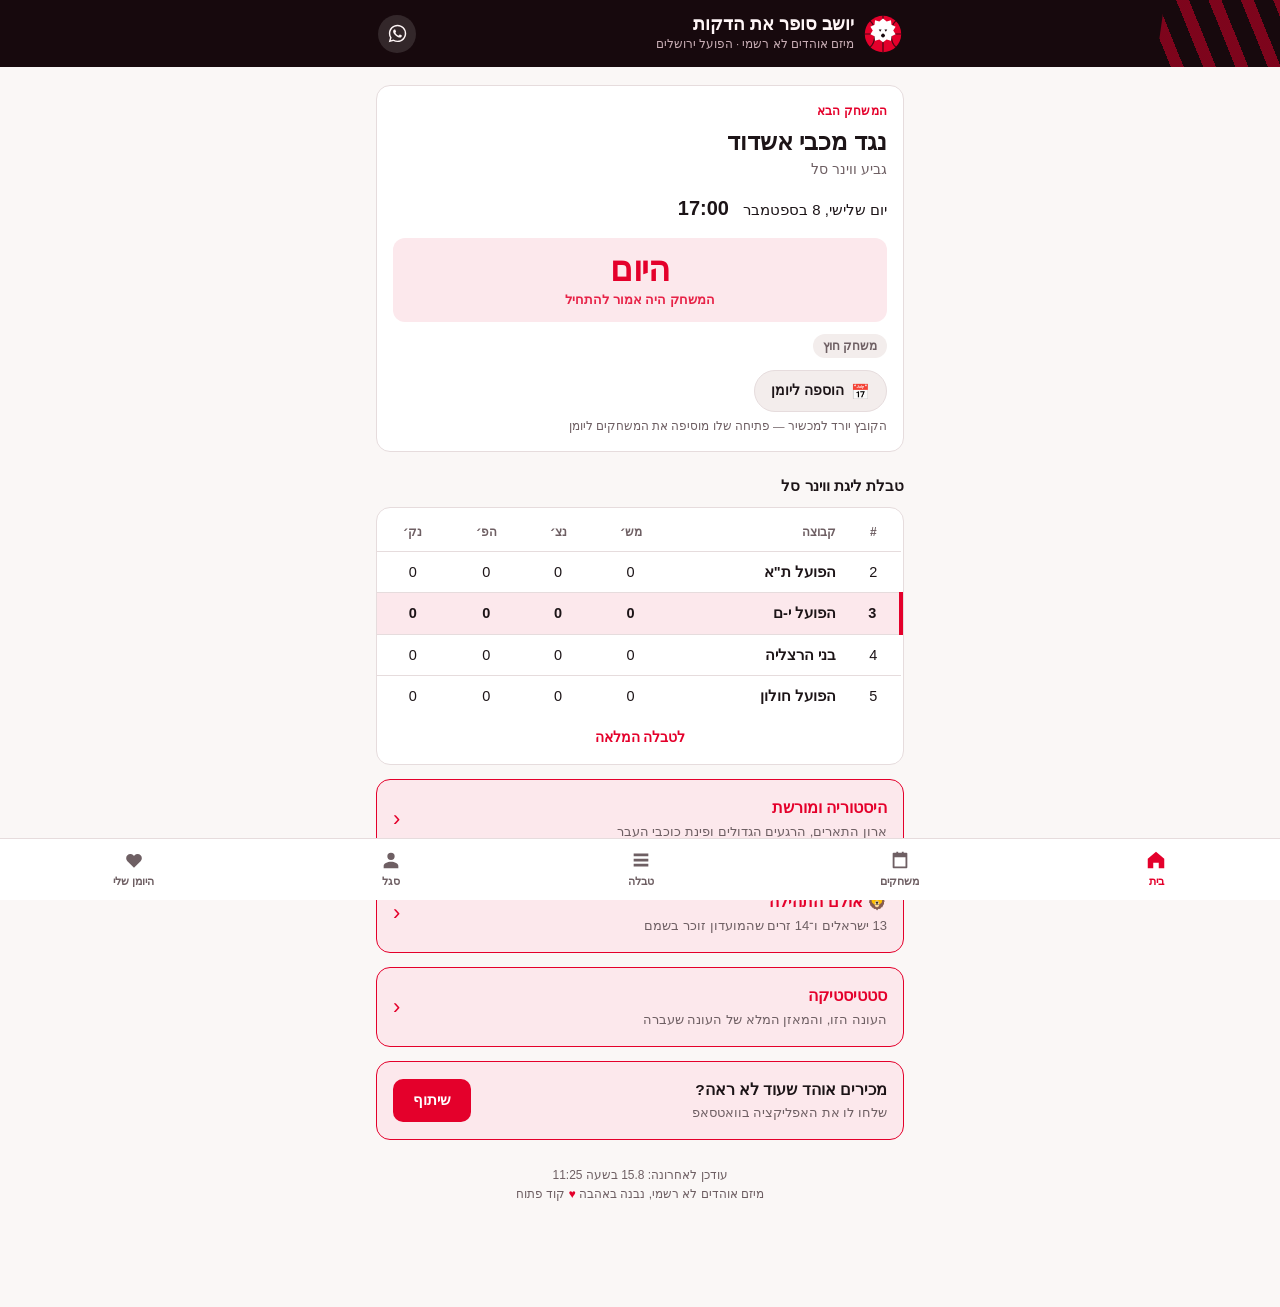
==== app/index.html @ 198238a6 "hapoel.site: הכתובת החדשה, והתוצאה החיה שהייתה נשברת בגללה הכתובת ב־club.json הוחלפה, וממנה נבנית הו" ====
<!doctype html>
<html lang="he" dir="rtl">
<head>
  <meta charset="utf-8">
  <meta name="viewport" content="width=device-width, initial-scale=1, viewport-fit=cover">
  <title>יושב סופר את הדקות</title>
  <meta name="description" content="אפליקציית האוהדים של הפועל ירושלים — לוח משחקים, תוצאות, טבלה ויומן אוהד אישי. מיזם אוהדים לא רשמי.">
  <meta name="theme-color" content="#17090D">

  <!--
    The preview card a fan sees when the link is pasted into WhatsApp.
    Crawlers do not run JavaScript, so unlike everything else in the app
    this address cannot come from club.json and has to be written here.
    Moving hosts means changing these three lines too.
  -->
  <link rel="canonical" href="https://hapoel.site/">
  <meta property="og:type" content="website">
  <meta property="og:url" content="https://hapoel.site/">
  <meta property="og:site_name" content="יושב סופר את הדקות">
  <meta property="og:locale" content="he_IL">
  <meta property="og:title" content="יושב סופר את הדקות — הפועל ירושלים">
  <meta property="og:description" content="מונה הדקות למשחק הבא, תוצאה חיה, טבלה, סגל ויומן אוהד אישי. חינם, בלי הרשמה.">
  <meta property="og:image" content="https://hapoel.site/icons/icon-512.png">
  <meta name="twitter:card" content="summary">
  <link rel="manifest" href="manifest.webmanifest">
  <link rel="icon" href="icons/icon-192.png">
  <link rel="apple-touch-icon" href="icons/apple-touch-icon.png">
  <meta name="apple-mobile-web-app-capable" content="yes">
  <meta name="apple-mobile-web-app-title" content="סופר את הדקות">
  <link rel="stylesheet" href="css/style.css">
</head>
<body>

<header class="topbar">
  <div class="topbar-inner">
    <div class="wordmark">
      <!--
        An original lion-and-ball mark, drawn for this project. The club's
        own crest is its trademark and is not reproduced here; to use the
        real one, drop it in as app/icons/crest.png and swap this <svg> for
        an <img>. The lion is the club's mascot and the symbol of Jerusalem.
      -->
      <svg class="ball" viewBox="0 0 48 48" aria-hidden="true">
        <circle cx="24" cy="24" r="23" fill="#E4002B"/>
        <g stroke="#17090D" stroke-width="1.5" fill="none" opacity=".75">
          <path d="M24 1v46M1 24h46"/>
          <path d="M7 7c9 6 9 28 0 34M41 7c-9 6-9 28 0 34"/>
        </g>
        <!-- mane: eight bold points, sized to still read at 34px -->
        <path fill="#FFFFFF"
          d="M24 4.5l4.6 3.6 5.5-1.4.6 5.7 5.2 2.4-3 4.8 3 4.8-5.2 2.4-.6 5.7-5.5-1.4L24 34.5l-4.6-3.4-5.5 1.4-.6-5.7L8.1 24.4l3-4.8-3-4.8 5.2-2.4.6-5.7 5.5 1.4z"/>
        <!-- face: solid, only eyes and muzzle cut out -->
        <circle cx="24" cy="20.5" r="8.6" fill="#FFFFFF"/>
        <g fill="#17090D">
          <path d="M18.6 18.4h3.6l-1.8 2.6zM25.8 18.4h3.6l-1.8 2.6z"/>
          <path d="M24 23.2l2.6 2.1c0 1.9-1.2 3-2.6 3s-2.6-1.1-2.6-3z"/>
        </g>
      </svg>
      <span>
        <strong>יושב סופר את הדקות</strong>
        <small>מיזם אוהדים לא רשמי · הפועל ירושלים</small>
      </span>
    </div>
    <button id="shareBtn" class="share-icon" type="button" aria-label="שיתוף האפליקציה בוואטסאפ">
      <svg viewBox="0 0 24 24" aria-hidden="true"><path d="M12.04 2C6.58 2 2.13 6.45 2.13 11.91c0 1.75.46 3.45 1.32 4.95L2 22l5.25-1.38a9.9 9.9 0 0 0 4.79 1.22h.01c5.46 0 9.91-4.45 9.91-9.91S17.5 2 12.04 2zm0 18.15h-.01a8.2 8.2 0 0 1-4.19-1.15l-.3-.18-3.12.82.83-3.04-.2-.31a8.19 8.19 0 0 1-1.26-4.38c0-4.54 3.7-8.23 8.25-8.23 2.2 0 4.27.86 5.83 2.42a8.19 8.19 0 0 1 2.41 5.82c0 4.54-3.7 8.23-8.24 8.23zm4.52-6.16c-.25-.12-1.47-.72-1.69-.81-.23-.08-.39-.12-.56.13-.16.24-.64.8-.79.97-.14.16-.29.18-.54.06-.25-.12-1.05-.39-1.99-1.23-.74-.66-1.23-1.47-1.38-1.72-.14-.25-.01-.38.11-.5.11-.11.25-.29.37-.43.12-.15.16-.25.25-.41.08-.17.04-.31-.02-.43-.06-.12-.56-1.34-.76-1.84-.2-.48-.4-.42-.56-.43h-.48c-.16 0-.43.06-.65.31-.22.25-.85.84-.85 2.04s.87 2.37 1 2.53c.12.16 1.72 2.63 4.17 3.69.58.25 1.04.4 1.39.51.58.19 1.12.16 1.54.1.47-.07 1.47-.6 1.68-1.18.21-.58.21-1.07.14-1.18-.06-.11-.22-.17-.47-.29z"/></svg>
    </button>
  </div>
</header>

<div id="sampleBanner" class="sample-banner" hidden>
  נתוני דוגמה להמחשה — האיסוף האוטומטי יופעל עם עליית האתר
</div>

<main id="view" class="view" aria-live="polite"></main>

<nav class="tabbar" aria-label="ניווט ראשי">
  <a href="#/" data-route="home">
    <svg viewBox="0 0 24 24" aria-hidden="true"><path d="M12 3 3 10.5V21h6v-6h6v6h6V10.5L12 3z"/></svg>
    בית
  </a>
  <a href="#/games" data-route="games">
    <svg viewBox="0 0 24 24" aria-hidden="true"><path d="M5 4h14a1 1 0 0 1 1 1v15a1 1 0 0 1-1 1H5a1 1 0 0 1-1-1V5a1 1 0 0 1 1-1zm1 5v10h12V9H6zm2-6h2v3H8V3zm6 0h2v3h-2V3z"/></svg>
    משחקים
  </a>
  <a href="#/table" data-route="table">
    <svg viewBox="0 0 24 24" aria-hidden="true"><path d="M4 5h16v3H4V5zm0 5.5h16v3H4v-3zM4 16h16v3H4v-3z"/></svg>
    טבלה
  </a>
  <a href="#/roster" data-route="roster">
    <svg viewBox="0 0 24 24" aria-hidden="true"><path d="M12 12a4 4 0 1 0 0-8 4 4 0 0 0 0 8zm0 2c-4 0-8 2-8 4.5V21h16v-2.5C20 16 16 14 12 14z"/></svg>
    סגל
  </a>
  <a href="#/diary" data-route="diary">
    <svg viewBox="0 0 24 24" aria-hidden="true"><path d="M12 20.5 4.8 13.3a4.6 4.6 0 0 1 0-6.5 4.6 4.6 0 0 1 6.5 0l.7.7.7-.7a4.6 4.6 0 0 1 6.5 0 4.6 4.6 0 0 1 0 6.5L12 20.5z"/></svg>
    היומן שלי
  </a>
</nav>

<script src="js/app.js"></script>
<script>
  // a single-file copy opened from disk has no service worker scope
  if ("serviceWorker" in navigator && location.protocol !== "file:") {
    // updateViaCache:none — always revalidate the worker itself, so a new
    // version reaches fans instead of being served from the HTTP cache
    var hadController = !!navigator.serviceWorker.controller;
    var reloading = false;
    navigator.serviceWorker.addEventListener("controllerchange", function () {
      // only when replacing an older worker, so a first visit doesn't reload
      if (hadController && !reloading) { reloading = true; location.reload(); }
    });
    window.addEventListener("load", function () {
      navigator.serviceWorker.register("sw.js", { updateViaCache: "none" })
        .then(function (reg) { if (reg) reg.update(); })
        .catch(function () { /* no worker is fine — the app works online regardless */ });
    });
  }
</script>
</body>
</html>
---- app/css/style.css ----
:root {
  --red: #E4002B;
  --red-ink: #FFFFFF;
  --red-soft: #FCE8EC;
  --black: #17090D;
  --bg: #FAF7F6;
  --surface: #FFFFFF;
  --surface-2: #F3EDEC;
  --text: #1C1417;
  --muted: #6E5F63;
  --line: #E6DCDD;
  --win: #1E7A3C;
  --win-soft: #E3F2E8;
}
@media (prefers-color-scheme: dark) {
  :root {
    --red: #FF4560;
    --red-ink: #1A0B0F;
    --red-soft: #3A1B22;
    --bg: #140E10;
    --surface: #1F171A;
    --surface-2: #2A2024;
    --text: #F5EDEF;
    --muted: #A8969B;
    --line: #3A2E32;
    --win: #5CC57E;
    --win-soft: #1E3226;
  }
}

* { box-sizing: border-box; }
html { height: 100%; }
body {
  margin: 0;
  min-height: 100%;
  background: var(--bg);
  color: var(--text);
  font-family: "Segoe UI", -apple-system, "Helvetica Neue", "Arial Hebrew", "Noto Sans Hebrew", Arial, sans-serif;
  font-size: 16px;
  line-height: 1.55;
  direction: rtl;
  padding-bottom: calc(74px + env(safe-area-inset-bottom));
}

/* Top bar */
.topbar {
  background: var(--black);
  color: #FFF6F7;
  position: relative;
  overflow: hidden;
}
.topbar::after {
  content: "";
  position: absolute;
  inset-inline-start: -40px;
  top: -30px;
  width: 160px;
  height: 140px;
  background: repeating-linear-gradient(60deg, #E4002B 0 12px, transparent 12px 30px);
  opacity: 0.5;
  transform: rotate(8deg);
  pointer-events: none;
}
.topbar-inner {
  max-width: 560px;
  margin: 0 auto;
  padding: 14px 18px;
  position: relative;
  z-index: 1; /* keep the wordmark above the kit stripes */
  display: flex;
  align-items: center;
  justify-content: space-between;
  gap: 12px;
}
.share-icon {
  flex: 0 0 auto;
  width: 38px; height: 38px;
  border-radius: 50%;
  border: none;
  background: rgba(255, 255, 255, 0.12);
  color: #FFF6F7;
  cursor: pointer;
  display: flex; align-items: center; justify-content: center;
}
.share-icon svg { width: 21px; height: 21px; fill: currentColor; }
.share-icon:hover { background: var(--red); }
.wordmark { display: flex; align-items: center; gap: 10px; }
.wordmark .ball { width: 38px; height: 38px; flex: 0 0 38px; display: block; }
.wordmark strong { display: block; font-size: 18px; font-weight: 800; line-height: 1.2; }
.wordmark small { display: block; font-size: 11.5px; color: #C9AEB5; }

.sample-banner {
  background: var(--red-soft);
  color: var(--text);
  font-size: 13px;
  text-align: center;
  padding: 7px 14px;
  border-bottom: 1px solid var(--line);
}

.view { max-width: 560px; margin: 0 auto; padding: 18px 16px 30px; }

/* Cards */
.card {
  background: var(--surface);
  border: 1px solid var(--line);
  border-radius: 14px;
  padding: 16px;
  margin-bottom: 14px;
}
.eyebrow {
  font-size: 12px;
  font-weight: 800;
  color: var(--red);
  letter-spacing: 0.02em;
  margin-bottom: 6px;
}
.section-title { font-size: 15px; font-weight: 800; margin: 22px 0 10px; }

/* Next game hero */
.next-game .opponent { font-size: 24px; font-weight: 800; line-height: 1.25; margin-bottom: 2px; text-wrap: balance; }
.next-game .comp { color: var(--muted); font-size: 14px; margin-bottom: 12px; }
.next-game .when {
  display: flex; flex-wrap: wrap; gap: 8px 14px;
  align-items: baseline;
  font-size: 15px;
}
.next-game .when .time { font-weight: 800; font-size: 20px; font-variant-numeric: tabular-nums; }
.next-game .meta-row { display: flex; align-items: center; gap: 8px; margin-top: 12px; flex-wrap: wrap; }
.badge {
  display: inline-block;
  font-size: 12px; font-weight: 700;
  padding: 3px 10px;
  border-radius: 999px;
  background: var(--surface-2);
  color: var(--muted);
}
.badge.home { background: var(--red); color: var(--red-ink); }

/* The live counter the app is named after */
.countdown {
  margin-top: 14px;
  padding: 14px 12px 12px;
  border-radius: 12px;
  background: var(--red-soft);
  text-align: center;
}
.cd-minutes { line-height: 1; }
.cd-num {
  display: inline-block;
  font-size: 44px;
  font-weight: 900;
  color: var(--red);
  letter-spacing: -0.02em;
  font-variant-numeric: tabular-nums;
  /* "36,240" must keep its digits and comma in Latin order inside an RTL line */
  direction: ltr;
  unicode-bidi: isolate;
}
.cd-unit {
  margin-top: 4px;
  font-size: 13px;
  font-weight: 800;
  color: var(--red);
  opacity: 0.85;
}
.cd-parts {
  margin-top: 10px;
  padding-top: 9px;
  border-top: 1px solid var(--line);
  border-top-color: color-mix(in srgb, var(--red) 22%, transparent);
  font-size: 12.5px;
  color: var(--muted);
  display: flex;
  justify-content: center;
  align-items: baseline;
  flex-wrap: wrap;
  gap: 4px 6px;
}
.cd-part { unicode-bidi: isolate; }
.cd-pv { font-weight: 800; color: var(--text); font-variant-numeric: tabular-nums; }
.cd-pl { margin-inline-start: 3px; }
.cd-sep { opacity: 0.45; }
.countdown.live .cd-num { font-size: 34px; }
.countdown.live .cd-parts { display: none; }
.countdown.tipped .cd-unit::after {
  content: "";
  display: inline-block;
  width: 7px; height: 7px;
  border-radius: 50%;
  background: var(--red);
  margin-inline-start: 7px;
  vertical-align: middle;
  animation: cd-pulse 1.4s ease-in-out infinite;
}
@keyframes cd-pulse {
  0%, 100% { opacity: 1; transform: scale(1); }
  50% { opacity: 0.3; transform: scale(0.7); }
}
@media (prefers-reduced-motion: reduce) {
  .countdown.tipped .cd-unit::after { animation: none; }
}

/* Live game card */
.live-game { border-color: var(--red); }
.live-head { display: flex; align-items: center; gap: 7px; margin-bottom: 6px; }
.live-dot {
  width: 8px; height: 8px; border-radius: 50%;
  background: var(--red);
  animation: cd-pulse 1.4s ease-in-out infinite;
}
.live-label {
  font-size: 12px; font-weight: 800; color: var(--red);
  letter-spacing: 0.02em;
}
.live-game .opponent { font-size: 22px; font-weight: 800; line-height: 1.25; }
.live-game .comp { color: var(--muted); font-size: 13.5px; margin-bottom: 12px; }
.live-score {
  display: flex; align-items: flex-start; justify-content: center; gap: 14px;
  padding: 14px 8px 10px;
  background: var(--red-soft);
  border-radius: 12px;
}
.ls-side { text-align: center; min-width: 78px; }
.ls-num {
  font-size: 40px; font-weight: 900; line-height: 1;
  color: var(--muted);
  font-variant-numeric: tabular-nums;
}
.ls-side.lead .ls-num { color: var(--red); }
.ls-who { font-size: 12px; font-weight: 700; margin-top: 5px; color: var(--muted); }
.ls-side.lead .ls-who { color: var(--text); }
.ls-sep { font-size: 26px; font-weight: 700; color: var(--muted); line-height: 1.3; }
.live-when {
  text-align: center; margin-top: 10px;
  font-size: 13.5px; font-weight: 700;
}
.live-fresh { text-align: center; margin-top: 8px; font-size: 11.5px; color: var(--muted); }
.live-game.done { border-color: var(--line); }
.live-game.done .live-dot { animation: none; background: var(--muted); }
.live-game.done .live-label { color: var(--muted); }
@media (prefers-reduced-motion: reduce) { .live-dot { animation: none; } }

/* EuroCup group table */
.standings td.diff { font-variant-numeric: tabular-nums; direction: ltr; unicode-bidi: isolate; }
.groups-more { padding: 0; }
.groups-more > summary {
  padding: 14px 16px;
  font-weight: 800;
  font-size: 14.5px;
  cursor: pointer;
  list-style: none;
}
.groups-more > summary::-webkit-details-marker { display: none; }
.groups-more > summary::after { content: " ⌄"; color: var(--muted); }
.groups-more[open] > summary::after { content: " ⌃"; }
.group-name {
  font-size: 12.5px; font-weight: 800; color: var(--red);
  padding: 10px 16px 4px;
  border-top: 1px solid var(--line);
}
.groups-more .standings { margin-bottom: 6px; }
.table-note { font-size: 12px; color: var(--muted); margin: 10px 4px 0; line-height: 1.5; }

/* Hall of fame */
.hof-promo { background: var(--red-soft); border-color: var(--red); }
.hof-card { padding-bottom: 14px; }
.hof-head { display: flex; align-items: center; gap: 12px; }
.hof-badge {
  flex: 0 0 46px; width: 46px; height: 46px;
  border-radius: 50%;
  display: flex; align-items: center; justify-content: center;
  font-weight: 800; font-size: 16px;
  background: hsl(var(--h) 52% 92%);
  color: hsl(var(--h) 58% 34%);
  unicode-bidi: isolate;
}
@media (prefers-color-scheme: dark) {
  .hof-badge { background: hsl(var(--h) 26% 24%); color: hsl(var(--h) 70% 78%); }
}
.hof-head .info { flex: 1; min-width: 0; }
.hof-name { font-size: 18px; font-weight: 800; line-height: 1.25; }
.hof-nick { font-size: 13px; font-weight: 700; color: var(--red); margin-top: 1px; }

/* the affairs — same card, deliberately cooler than a trophy */
.affair-card { background: var(--surface-2); }
.affair-head { display: flex; align-items: baseline; gap: 9px; margin-bottom: 6px; }
.affair-year {
  flex: 0 0 auto;
  font-size: 12px; font-weight: 800;
  background: var(--surface); color: var(--muted);
  border-radius: 999px; padding: 2px 9px;
  direction: ltr; unicode-bidi: isolate;
}
.affair-title { font-size: 16px; font-weight: 800; }
.affair-text { margin: 0; font-size: 14.5px; }
/* the ones that did not work out — same card, cooled down */
.flop-card { border-style: dashed; }
.flop-card .hof-badge { filter: grayscale(1); opacity: 0.75; }
.flop-card .hof-headline { color: var(--muted); }
.hof-latin {
  font-size: 12px; color: var(--muted); margin-top: 8px;
  direction: ltr; unicode-bidi: isolate; text-align: right;
}
.hof-headline {
  margin-top: 8px;
  font-size: 14.5px; font-weight: 800; color: var(--red);
}
.hof-bio { margin: 6px 0 0; font-size: 14.5px; line-height: 1.6; }
.hof-list { margin: 10px 0 0; padding-inline-start: 20px; font-size: 13.5px; line-height: 1.75; }
.hof-list li::marker { color: var(--red); }
.src-link {
  display: inline-block; margin-top: 10px;
  font-size: 12px; font-weight: 700; color: var(--red); text-decoration: none;
}
.src-link:hover { text-decoration: underline; }
.src-link.block { display: block; margin: 4px 4px 0; }

/* Season summary */
.ls-summary { display: flex; gap: 8px; text-align: center; }
.lsx { flex: 1; background: var(--surface-2); border-radius: 10px; padding: 10px 4px; }
.lsx-v {
  font-size: 21px; font-weight: 900; color: var(--red);
  font-variant-numeric: tabular-nums; direction: ltr; unicode-bidi: isolate;
}
.lsx-k { font-size: 11.5px; color: var(--muted); margin-top: 2px; }
.ls-split { display: flex; gap: 8px; margin-top: 10px; }
.lsp { flex: 1; border: 1px solid var(--line); border-radius: 10px; padding: 9px 8px; text-align: center; }
.lsp-k { font-size: 11.5px; color: var(--muted); }
.lsp-v {
  font-size: 17px; font-weight: 800; margin-top: 2px;
  direction: ltr; unicode-bidi: isolate; font-variant-numeric: tabular-nums;
}
.lsp-s {
  font-size: 11.5px; color: var(--muted);
  direction: ltr; unicode-bidi: isolate; font-variant-numeric: tabular-nums;
}
.stats-table td.num, .stats-table th { font-variant-numeric: tabular-nums; }
.stats-table td.team span { display: block; }
.ps-games { font-size: 11px; color: var(--muted); font-weight: 600; }
.ps-shot td {
  padding-top: 0; padding-bottom: 9px;
  border-bottom: 1px solid var(--line);
}
.ps-pct {
  display: inline-flex; align-items: baseline; gap: 4px;
  margin-inline-end: 12px;
  font-size: 11.5px;
}
.ps-pct-k { color: var(--muted); }
.ps-pct-v {
  font-weight: 700;
  font-variant-numeric: tabular-nums;
  direction: ltr; unicode-bidi: isolate;
}

/* A plain "here is what is missing and why" note */
.notice { background: var(--surface-2); border-style: dashed; }
.notice-title { font-weight: 800; font-size: 14.5px; margin-bottom: 3px; }
.notice-body { font-size: 13px; color: var(--muted); line-height: 1.55; }

/* Add to calendar */
.cal-btn {
  display: inline-flex;
  align-items: center;
  gap: 7px;
  margin-top: 12px;
  padding: 9px 16px;
  border: 1px solid var(--line);
  border-radius: 999px;
  background: var(--surface-2);
  color: var(--text);
  font: inherit;
  font-size: 14px;
  font-weight: 700;
  cursor: pointer;
}
.cal-btn:hover { border-color: var(--red); color: var(--red); }
.cal-ico { font-size: 15px; line-height: 1; }
.cal-note {
  font-size: 11.5px;
  color: var(--muted);
  margin-top: 6px;
  line-height: 1.45;
}
.cal-card .share-sub { margin-bottom: 2px; }

/* Result card */
.result-line { display: flex; align-items: center; justify-content: space-between; gap: 12px; }
.result-line .teams { font-weight: 700; }
.result-line .sub { color: var(--muted); font-size: 13px; margin-top: 2px; }
.score {
  font-weight: 800; font-size: 22px;
  font-variant-numeric: tabular-nums;
  direction: ltr; unicode-bidi: isolate;
  white-space: nowrap;
}
.chip {
  font-size: 12px; font-weight: 800;
  padding: 3px 10px; border-radius: 999px;
  white-space: nowrap;
}
.chip.win { background: var(--win-soft); color: var(--win); }
.chip.loss { background: var(--surface-2); color: var(--muted); }

/* Game list */
.seg { display: grid; grid-template-columns: 1fr 1fr; gap: 6px; background: var(--surface-2); border-radius: 10px; padding: 4px; margin-bottom: 14px; }
.seg button {
  font: inherit; font-weight: 700; font-size: 14px;
  border: none; border-radius: 8px;
  padding: 8px; cursor: pointer;
  background: transparent; color: var(--muted);
}
.seg button.active { background: var(--surface); color: var(--text); box-shadow: 0 1px 3px rgba(0,0,0,0.12); }

.game-row {
  display: flex; align-items: center; gap: 14px;
  background: var(--surface);
  border: 1px solid var(--line);
  border-radius: 12px;
  padding: 12px 14px;
  margin-bottom: 8px;
}
.game-row .date-block { text-align: center; min-width: 44px; }
.game-row .date-block .d { font-size: 19px; font-weight: 800; line-height: 1.1; font-variant-numeric: tabular-nums; }
.game-row .date-block .m { font-size: 11.5px; color: var(--muted); }
.game-row .info { flex: 1; min-width: 0; }
.game-row .info .opp { font-weight: 700; font-size: 15px; }
.game-row .info .sub { color: var(--muted); font-size: 12.5px; margin-top: 1px; }
.game-row .end { text-align: center; }
.game-row .end .t { font-weight: 800; font-variant-numeric: tabular-nums; }
.month-label { font-size: 13px; font-weight: 800; color: var(--muted); margin: 18px 4px 8px; }

/* Roster */
.player-row {
  display: flex; align-items: center; gap: 14px;
  background: var(--surface);
  border: 1px solid var(--line);
  border-radius: 12px;
  padding: 11px 14px;
  margin-bottom: 8px;
}
/* Latin names keep their own direction but stay right-aligned in the RTL row */
.latin { unicode-bidi: isolate; }
/* a score or a record inside Hebrew prose: keep the numbers in the order
   they were written, instead of letting the RTL paragraph swap them */
.numrun { direction: ltr; unicode-bidi: isolate; font-variant-numeric: tabular-nums; }
a.player-row { text-decoration: none; color: inherit; }
/* .game-row .info sets the flex; player rows need their own */
.player-row .info { flex: 1; min-width: 0; }
a.player-row:hover { border-color: var(--red); }
.player-row .chevron { color: var(--muted); font-size: 22px; line-height: 1; }
.player-photo {
  border-radius: 50%;
  object-fit: cover;
  background: var(--surface-2);
}
.player-photo.thumb { width: 40px; height: 40px; flex: 0 0 40px; }
.player-photo.big { width: 116px; height: 116px; margin: 0 auto 10px; display: block; }

/* Initials stand in for the photo we do not have the rights to publish */
.avatar {
  display: flex; align-items: center; justify-content: center;
  background: hsl(var(--h) 52% 92%);
  color: hsl(var(--h) 58% 34%);
  font-weight: 800;
  letter-spacing: 0.01em;
  /* isolate only — each script keeps its own direction, so Hebrew initials
     read right-to-left and Latin ones left-to-right */
  unicode-bidi: isolate;
  user-select: none;
}
.avatar.thumb { font-size: 15px; }
.avatar.big { font-size: 40px; }
@media (prefers-color-scheme: dark) {
  .avatar { background: hsl(var(--h) 26% 24%); color: hsl(var(--h) 70% 78%); }
}

/* Player detail */
.back-link {
  display: inline-block;
  color: var(--red);
  font-weight: 700;
  font-size: 14px;
  text-decoration: none;
  margin-bottom: 12px;
}
.player-hero { text-align: center; }
.player-hero .big-shirt {
  display: inline-block;
  background: var(--red);
  color: var(--red-ink);
  font-weight: 800;
  font-size: 15px;
  font-variant-numeric: tabular-nums;
  padding: 2px 12px;
  border-radius: 999px;
  margin-bottom: 6px;
}
.player-title { font-size: 24px; font-weight: 800; line-height: 1.2; text-wrap: balance; }
.player-pos { color: var(--muted); font-size: 15px; margin-top: 2px; }
.facts { display: grid; grid-template-columns: repeat(2, 1fr); gap: 8px; margin-bottom: 14px; }
@media (min-width: 420px) { .facts { grid-template-columns: repeat(4, 1fr); } }
.fact {
  background: var(--surface);
  border: 1px solid var(--line);
  border-radius: 10px;
  padding: 11px 8px;
  text-align: center;
}
.fact .fv { font-weight: 800; font-size: 18px; font-variant-numeric: tabular-nums; }
.fact .fl { font-size: 11.5px; color: var(--muted); }

/* Attribute bars */
.attr { margin-bottom: 14px; }
.attr:last-child { margin-bottom: 0; }
.attr-top { display: flex; justify-content: space-between; align-items: baseline; margin-bottom: 5px; }
.attr-label { font-size: 13.5px; color: var(--muted); font-weight: 600; }
.attr-value { font-weight: 800; font-size: 16px; font-variant-numeric: tabular-nums; }
.attr-track {
  height: 8px;
  background: var(--surface-2);
  border-radius: 4px;
  overflow: hidden;
}
.attr-fill {
  height: 100%;
  background: var(--red);
  border-radius: 4px;
  transition: width 0.4s ease;
}
.attr-fill.stat { background: linear-gradient(90deg, var(--red), var(--red)); opacity: 0.85; }
@media (prefers-reduced-motion: reduce) { .attr-fill { transition: none; } }
.attr-ends {
  display: flex; justify-content: space-between;
  font-size: 11px; color: var(--muted);
  margin-top: 3px;
  font-variant-numeric: tabular-nums;
}
.attr-ends span:nth-child(2) { font-weight: 700; color: var(--red); }
.statbar { margin-bottom: 12px; }
.statbar:last-child { margin-bottom: 0; }

/* Contract */
.contract-row { display: grid; grid-template-columns: 1fr 1fr; gap: 8px; }
.contract-box {
  background: var(--surface-2);
  border-radius: 10px;
  padding: 12px 10px;
  text-align: center;
}
.contract-box .cv { font-weight: 800; font-size: 17px; }
.contract-box .cv.muted-value { color: var(--muted); font-size: 15px; }
.contract-box .cl { font-size: 11.5px; color: var(--muted); margin-top: 2px; }
.contract-note { font-size: 13px; margin-top: 10px; color: var(--red); font-weight: 600; }
.disclaimer-line { font-size: 11.5px; color: var(--muted); margin-top: 8px; }

.season-cap { font-size: 13px; color: var(--muted); margin-bottom: 8px; }
.honor {
  background: var(--red-soft); color: var(--red);
  font-weight: 700; font-size: 13.5px;
  border-radius: 8px; padding: 8px 11px; margin-bottom: 12px;
}
.season-games { font-size: 12px; color: var(--muted); margin-top: 10px; }

/* History: trophy cabinet and timeline */
.trophy-grid { display: grid; grid-template-columns: 1fr 1fr; gap: 8px; margin-bottom: 4px; }
@media (min-width: 460px) { .trophy-grid { grid-template-columns: repeat(4, 1fr); } }
.trophy {
  background: var(--surface);
  border: 1px solid var(--line);
  border-radius: 12px;
  padding: 14px 8px;
  text-align: center;
}
.trophy .tr-emoji { font-size: 22px; line-height: 1; }
.trophy .tr-count {
  font-size: 30px; font-weight: 800; line-height: 1.1;
  color: var(--red);
  font-variant-numeric: tabular-nums;
}
.trophy .tr-name { font-size: 12.5px; font-weight: 700; }
.trophy .tr-years {
  font-size: 11px; color: var(--muted); margin-top: 2px;
  unicode-bidi: isolate;
}

.timeline { position: relative; padding-inline-start: 4px; }
.tl-item {
  position: relative;
  display: flex;
  gap: 12px;
  padding-bottom: 16px;
}
/* the thread running through the years */
.tl-item::before {
  content: "";
  position: absolute;
  inset-inline-start: 27px;
  top: 26px; bottom: 0;
  width: 2px;
  background: var(--line);
}
.tl-item:last-child::before { display: none; }
.tl-year {
  flex: 0 0 56px;
  font-weight: 800; font-size: 13px;
  font-variant-numeric: tabular-nums;
  background: var(--surface-2);
  color: var(--muted);
  border-radius: 999px;
  padding: 4px 0;
  text-align: center;
  height: fit-content;
  position: relative;
  z-index: 1;
}
.tl-big .tl-year { background: var(--red); color: var(--red-ink); }
.tl-body {
  flex: 1; min-width: 0;
  background: var(--surface);
  border: 1px solid var(--line);
  border-radius: 12px;
  padding: 12px 14px;
}
.tl-big .tl-body { border-color: var(--red); background: var(--red-soft); }
.tl-title { font-weight: 800; font-size: 15.5px; margin-bottom: 4px; text-wrap: balance; }
.tl-text { margin: 0; font-size: 14.5px; line-height: 1.6; }
.legend-badge { background: var(--red-soft); color: var(--red); font-size: 20px; }
/* year ranges inside a mixed line need their own direction too */
.yr { direction: ltr; unicode-bidi: isolate; }

/* Coach eras */
.coach-card { padding-bottom: 12px; }
.coach-top {
  display: flex; align-items: flex-start; justify-content: space-between;
  gap: 12px; margin-bottom: 8px;
}
.coach-name { font-weight: 800; font-size: 17px; }
.coach-title { font-size: 13px; color: var(--red); font-weight: 700; margin-top: 1px; }
.coach-years {
  flex: 0 0 auto;
  font-size: 12.5px; font-weight: 800;
  font-variant-numeric: tabular-nums;
  /* a year range is a standalone LTR token: without this, RTL resolves the
     dash as a separator and renders "2013–2014" as "2014–2013" */
  direction: ltr;
  unicode-bidi: isolate;
  background: var(--surface-2); color: var(--muted);
  border-radius: 999px; padding: 4px 11px;
  white-space: nowrap;
}
.coach-years.now { background: var(--red); color: var(--red-ink); }
/* the era the fans remember */
.coach-big {
  border-color: var(--red);
  border-width: 2px;
  background: var(--red-soft);
}
.coach-big .coach-name { font-size: 19px; }
.coach-big .coach-years { background: var(--red); color: var(--red-ink); }
.trophy-chip { background: var(--surface); }
.coach-big .trophy-chip { background: var(--surface); }
.list-note { font-size: 12px; color: var(--muted); text-align: center; margin: -2px 0 4px; }

/* Meet the squad */
a.promo {
  display: flex; align-items: center; justify-content: space-between; gap: 12px;
  text-decoration: none; color: inherit;
  background: var(--red-soft);
  border-color: var(--red);
}
a.promo:hover { filter: brightness(0.98); }
.promo-title { font-weight: 800; font-size: 16px; color: var(--red); }
.promo-sub { font-size: 13px; color: var(--muted); margin-top: 1px; }
.promo .chevron { color: var(--red); font-size: 22px; line-height: 1; }

.meet-intro .meet-title { font-size: 21px; font-weight: 800; margin-bottom: 8px; }
.meet-intro p { margin: 0 0 8px; font-size: 15px; }
.meet-intro .meet-note { font-size: 12.5px; color: var(--muted); margin: 0; }

.meet-card { padding-bottom: 12px; }
.meet-head { display: flex; align-items: center; gap: 12px; margin-bottom: 12px; }
.meet-head .info { flex: 1; min-width: 0; }
.meet-head .opp { font-weight: 700; font-size: 16px; }
.meet-head .sub { color: var(--muted); font-size: 12.5px; margin-top: 1px; }
.meet-headline {
  font-weight: 800; font-size: 17px; color: var(--red);
  margin-bottom: 6px; text-wrap: balance;
}
.meet-summary { margin: 0 0 10px; font-size: 15px; line-height: 1.6; }
.chips-row { display: flex; flex-wrap: wrap; gap: 6px; margin-bottom: 10px; }
.strength {
  font-size: 12.5px; font-weight: 600;
  background: var(--surface-2); color: var(--text);
  padding: 4px 10px; border-radius: 999px;
}
.meet-watch {
  background: var(--surface-2);
  border-radius: 8px;
  padding: 9px 12px;
  font-size: 13.5px;
  margin-bottom: 10px;
}
.meet-watch .watch-label {
  display: block; font-weight: 800; font-size: 11.5px;
  color: var(--muted); margin-bottom: 2px;
}
/* Scouting report */
.skills-box {
  background: var(--surface-2);
  border-radius: 10px;
  padding: 12px 14px;
  margin-bottom: 12px;
}
.skills-cap {
  font-size: 11.5px; font-weight: 800; color: var(--muted);
  margin-bottom: 8px;
}
.skill {
  display: flex; align-items: center; justify-content: space-between;
  gap: 12px; margin-bottom: 6px;
}
.skill-label { font-size: 13.5px; font-weight: 600; }
.skill-dots { display: flex; gap: 4px; flex: 0 0 auto; }
.skill-dots .dot {
  width: 13px; height: 13px;
  border-radius: 50%;
  background: var(--line);
}
.skill-dots .dot.on { background: var(--red); }
.skills-box .disclaimer-line { margin-top: 8px; }

.pros, .cons { margin-bottom: 10px; }
.list-cap { font-size: 12px; font-weight: 800; margin-bottom: 4px; }
.pros .list-cap { color: var(--win); }
.cons .list-cap { color: var(--muted); }
.pros ul, .cons ul { margin: 0; padding-inline-start: 18px; }
.pros li, .cons li { font-size: 14px; line-height: 1.55; margin-bottom: 4px; }
.pros li::marker { color: var(--win); }
.cons li::marker { color: var(--muted); }

.role-box {
  background: var(--red-soft);
  border-radius: 8px;
  padding: 9px 12px;
  font-size: 13.5px;
  margin-bottom: 10px;
}
.role-box .watch-label {
  display: block; font-weight: 800; font-size: 11.5px;
  color: var(--red); margin-bottom: 2px;
}
.strength.compare { background: var(--red-soft); color: var(--red); font-weight: 700; }

.meet-links { display: flex; gap: 14px; }
.meet-link { color: var(--red); font-weight: 700; font-size: 13.5px; text-decoration: none; }
.meet-link:hover { text-decoration: underline; }
.meet-link.muted-link { color: var(--muted); font-weight: 600; }

.player-row .shirt {
  flex: 0 0 38px;
  height: 38px;
  border-radius: 9px;
  background: var(--red);
  color: var(--red-ink);
  display: flex; align-items: center; justify-content: center;
  font-weight: 800; font-size: 16px;
  font-variant-numeric: tabular-nums;
}

.empty { text-align: center; color: var(--muted); padding: 30px 10px; }
.empty .tiny { font-size: 12.5px; }

/* Attendance ("I was there") */
.game-card {
  background: var(--surface);
  border: 1px solid var(--line);
  border-radius: 12px;
  margin-bottom: 8px;
  overflow: hidden;
}
.game-card .game-row { border: none; border-radius: 0; margin: 0; background: none; }
.attend {
  display: block;
  width: 100%;
  font: inherit;
  font-size: 13.5px;
  font-weight: 700;
  color: var(--muted);
  background: var(--surface-2);
  border: none;
  border-top: 1px solid var(--line);
  padding: 9px;
  cursor: pointer;
}
.attend:hover { color: var(--text); }
.attend.on { background: var(--red-soft); color: var(--red); }

/* Diary */
.diary-hero { text-align: center; }
.diary-hero .big {
  font-size: 52px; font-weight: 800; line-height: 1;
  font-variant-numeric: tabular-nums;
  margin-top: 4px;
}
.diary-hero .cap { color: var(--muted); font-size: 14px; margin-bottom: 16px; }
.stat-grid { display: grid; grid-template-columns: 1fr 1fr 1fr; gap: 8px; margin-bottom: 12px; }
.stat-cell { background: var(--surface-2); border-radius: 10px; padding: 10px 6px; }
.stat-cell .n { font-weight: 800; font-size: 20px; font-variant-numeric: tabular-nums; }
.stat-cell .l { font-size: 11.5px; color: var(--muted); }
.record {
  background: var(--win-soft);
  border-radius: 10px;
  padding: 11px 14px;
  display: flex; justify-content: space-between; align-items: center;
  margin-bottom: 12px;
}
.record .lab { font-size: 13.5px; font-weight: 700; }
.record .val {
  font-weight: 800; font-size: 20px; color: var(--win);
  direction: ltr; unicode-bidi: isolate;
  font-variant-numeric: tabular-nums;
}
.record.bad { background: var(--surface-2); }
.record.bad .val { color: var(--muted); }
.share-btn {
  width: 100%;
  font: inherit; font-weight: 700; font-size: 14.5px;
  color: var(--red);
  background: none;
  border: 1.5px solid var(--red);
  border-radius: 10px;
  padding: 10px;
  cursor: pointer;
}
.share-btn:hover { background: var(--red); color: var(--red-ink); }

.badge-list { display: flex; flex-direction: column; gap: 8px; }
.bdg {
  display: flex; align-items: center; gap: 11px;
  background: var(--red-soft);
  border-radius: 10px;
  padding: 9px 12px;
}
.bdg-emoji { font-size: 20px; }
.bdg-name { display: block; font-weight: 700; font-size: 14.5px; }
.bdg-sub { display: block; font-size: 12px; color: var(--muted); }
.bdg.locked { background: var(--surface-2); opacity: 0.75; }
.bdg.locked .bdg-emoji { filter: grayscale(1); }

/* Standings */
.table-card { padding: 6px 0; overflow-x: auto; }
table.standings { border-collapse: collapse; width: 100%; font-size: 14.5px; }
.standings th, .standings td { padding: 9px 10px; text-align: center; border-bottom: 1px solid var(--line); }
.standings th { font-size: 12px; color: var(--muted); font-weight: 700; }
.standings td.team, .standings th.team { text-align: start; }
.standings td.team { font-weight: 600; }
.standings td.num { font-variant-numeric: tabular-nums; }
.standings tr:last-child td { border-bottom: none; }
.standings tr.us td { background: var(--red-soft); font-weight: 800; }
.standings tr.us td:first-child { border-inline-start: 4px solid var(--red); }

.link-btn {
  display: block; width: 100%;
  text-align: center;
  font: inherit; font-weight: 700; font-size: 14px;
  color: var(--red);
  background: none; border: none;
  padding: 10px; cursor: pointer;
  text-decoration: none;
}

/* Share the app */
.share-card {
  display: flex; align-items: center; justify-content: space-between; gap: 12px;
  background: var(--red-soft);
  border-color: var(--red);
}
.share-title { font-weight: 800; font-size: 15.5px; }
.share-sub { font-size: 13px; color: var(--muted); margin-top: 1px; }
.wa-btn {
  flex: 0 0 auto;
  font: inherit; font-weight: 800; font-size: 14.5px;
  background: var(--red); color: var(--red-ink);
  border: none; border-radius: 10px;
  padding: 10px 20px;
  cursor: pointer;
}
.wa-btn:hover { filter: brightness(1.08); }

/* Add to home screen */
.install-card {
  display: flex; align-items: center; justify-content: space-between; gap: 12px;
  position: relative;
}
.install-text { padding-inline-end: 18px; }
.install-x {
  position: absolute; top: 4px; inset-inline-end: 6px;
  background: none; border: none; cursor: pointer;
  color: var(--muted); font-size: 20px; line-height: 1;
  padding: 4px 6px; border-radius: 8px;
}
.install-x:hover { background: var(--surface-2); color: var(--text); }
.install-ios { display: block; }
.install-steps {
  display: flex; flex-wrap: wrap; gap: 6px;
  margin-top: 10px;
}
.install-step {
  display: inline-flex; align-items: center; gap: 5px;
  background: var(--surface-2);
  border-radius: 999px;
  padding: 5px 12px;
  font-size: 13px; font-weight: 700;
}
.ios-share { width: 15px; height: 15px; fill: var(--red); flex: 0 0 auto; }

/* Quick poll */
body.sheet-open { overflow: hidden; }
.sheet:focus { outline: none; }
.sheet-wrap {
  position: fixed; inset: 0; z-index: 60;
  background: rgba(10, 4, 6, 0.55);
  display: flex; align-items: flex-end; justify-content: center;
  padding: 12px;
  animation: fade .18s ease-out;
}
@keyframes fade { from { opacity: 0; } }
@keyframes rise { from { transform: translateY(14px); opacity: .6; } }
.sheet {
  background: var(--surface);
  border: 1px solid var(--line);
  border-radius: 18px;
  padding: 16px 16px calc(16px + env(safe-area-inset-bottom));
  width: 100%; max-width: 460px;
  max-height: 88vh; overflow-y: auto;
  box-shadow: 0 12px 40px rgba(0, 0, 0, 0.3);
  animation: rise .2s ease-out;
}
@media (min-width: 560px) { .sheet-wrap { align-items: center; } }
.sheet-head { display: flex; align-items: flex-start; justify-content: space-between; gap: 8px; }
.sheet-title { font-weight: 800; font-size: 18px; }
.sheet-x {
  background: none; border: none; cursor: pointer;
  color: var(--muted); font-size: 22px; line-height: 1;
  padding: 2px 6px; border-radius: 8px; margin-top: -2px;
}
.sheet-x:hover { background: var(--surface-2); color: var(--text); }
.sheet-sub { color: var(--muted); font-size: 13.5px; margin-top: 2px; }
.poll-q { font-weight: 800; font-size: 14.5px; margin-top: 18px; margin-bottom: 8px; }
.poll-chips { display: flex; flex-wrap: wrap; gap: 7px; }
.poll-chip {
  font: inherit; font-size: 13.5px; font-weight: 700;
  background: var(--surface-2); color: var(--text);
  border: 1px solid transparent; border-radius: 999px;
  padding: 7px 13px; cursor: pointer;
}
.poll-chip:hover { border-color: var(--red); }
.poll-chip.on { background: var(--red); color: var(--red-ink); }
.poll-scale { display: grid; grid-template-columns: repeat(5, 1fr); gap: 7px; }
.poll-star {
  font: inherit; font-weight: 800; font-size: 15px;
  background: var(--surface-2); color: var(--muted);
  border: 1px solid transparent; border-radius: 10px;
  padding: 11px 0; cursor: pointer;
}
.poll-star:hover { border-color: var(--red); }
.poll-star.on { background: var(--red-soft); color: var(--red); border-color: var(--red); }
.poll-ends {
  display: flex; justify-content: space-between;
  color: var(--muted); font-size: 11.5px; margin-top: 5px;
}
.poll-text {
  width: 100%; font: inherit; font-size: 14.5px;
  background: var(--surface-2); color: var(--text);
  border: 1px solid var(--line); border-radius: 12px;
  padding: 10px 12px; resize: vertical;
  direction: rtl;
}
.poll-text:focus { outline: 2px solid var(--red); outline-offset: 1px; }
.poll-send { width: 100%; margin-top: 16px; padding: 13px; font-size: 15.5px; }
.poll-later {
  display: block; width: 100%; margin-top: 8px;
  font: inherit; font-size: 14px; font-weight: 700;
  background: none; border: none; cursor: pointer;
  color: var(--muted); padding: 8px;
}
.poll-later:hover { color: var(--text); }
.poll-note { color: var(--muted); font-size: 11.5px; margin-top: 10px; line-height: 1.5; text-align: center; }

.toast {
  position: fixed; z-index: 70;
  inset-inline: 16px; bottom: calc(86px + env(safe-area-inset-bottom));
  margin: 0 auto; max-width: 380px;
  background: var(--black); color: #FFF6F7;
  border-radius: 12px; padding: 11px 16px;
  font-size: 14px; font-weight: 700; text-align: center;
  box-shadow: 0 8px 24px rgba(0, 0, 0, 0.28);
  animation: rise .2s ease-out;
}

.footer-note { text-align: center; color: var(--muted); font-size: 12px; margin-top: 26px; }
.footer-note .heart { color: var(--red); }
.footer-link {
  font: inherit; font-size: 12px; font-weight: 700;
  background: none; border: none; cursor: pointer;
  color: var(--red); padding: 6px 2px; margin-top: 2px;
  text-decoration: underline;
}

/* Tab bar */
.tabbar {
  position: fixed;
  bottom: 0; inset-inline: 0;
  background: var(--surface);
  border-top: 1px solid var(--line);
  display: flex;
  justify-content: space-around;
  padding: 6px 0 calc(6px + env(safe-area-inset-bottom));
  z-index: 20;
}
.tabbar a {
  display: flex; flex-direction: column; align-items: center; gap: 2px;
  font-size: 11px; font-weight: 700;
  color: var(--muted);
  text-decoration: none;
  padding: 4px 10px;
  border-radius: 10px;
  white-space: nowrap;
}
.tabbar a svg { width: 22px; height: 22px; fill: currentColor; }
.tabbar a.active { color: var(--red); }

a:focus-visible, button:focus-visible { outline: 2.5px solid var(--red); outline-offset: 2px; }

@media (prefers-reduced-motion: no-preference) {
  .view { animation: fadein 0.18s ease; }
  @keyframes fadein { from { opacity: 0.4; } to { opacity: 1; } }
}
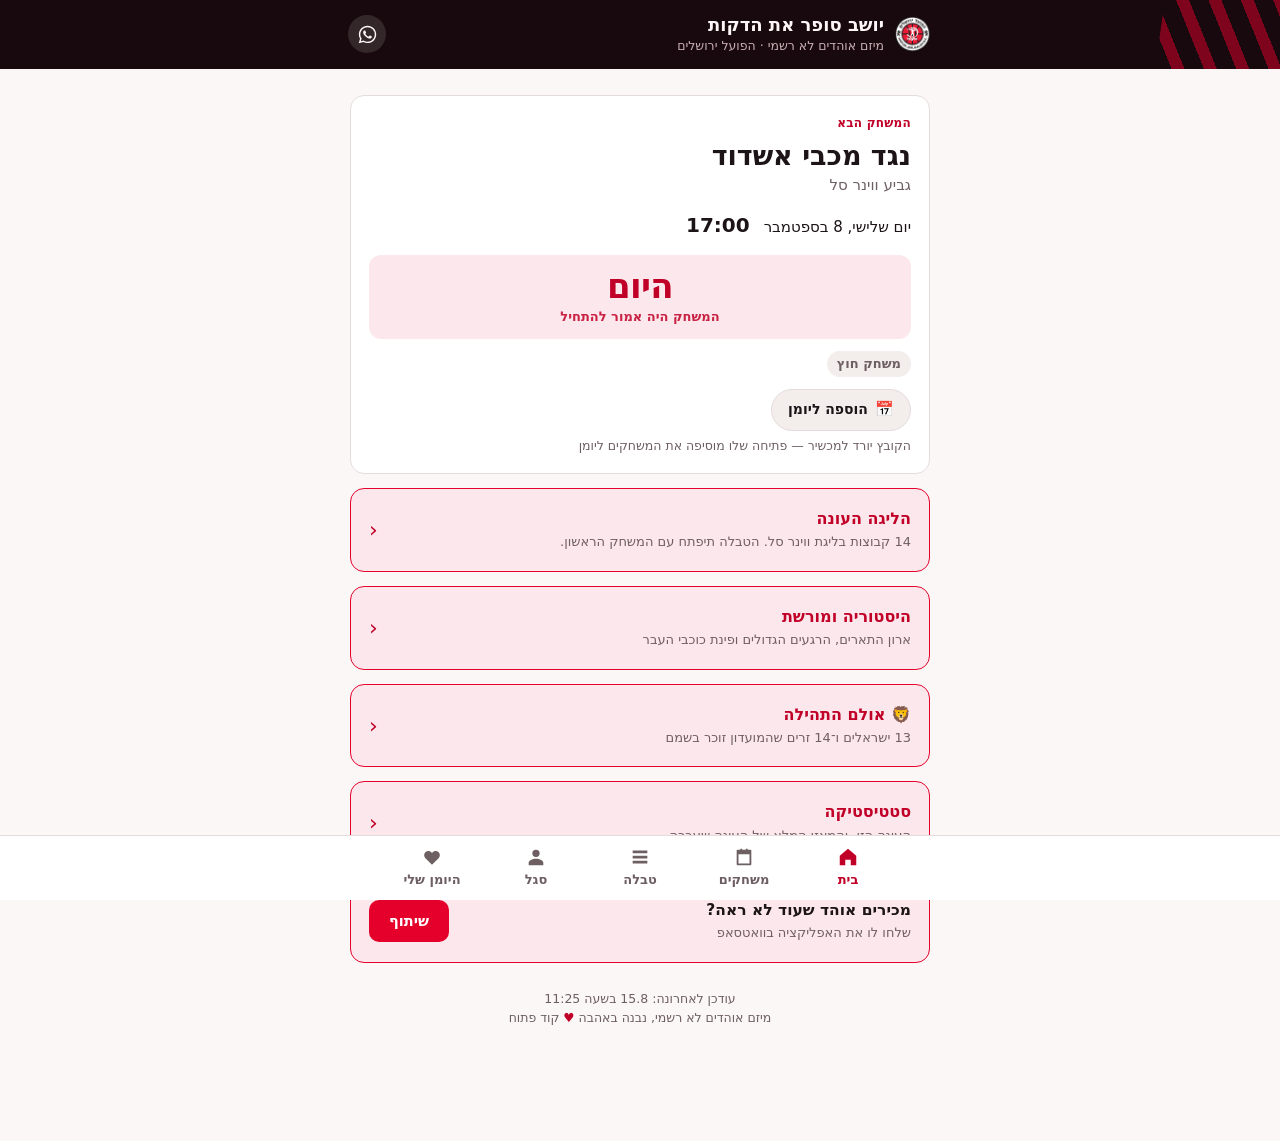
==== commit 94ef0f74: "הסמל של המועדון, ומשם כל ערכת האייקונים הסמל שנשלח נשמר כ־app/icons/crest.png ומחליף את סמל האריה שצ" ====
--- a/app/index.html
+++ b/app/index.html
@@ -35,27 +35,12 @@
   <div class="topbar-inner">
     <div class="wordmark">
       <!--
-        An original lion-and-ball mark, drawn for this project. The club's
-        own crest is its trademark and is not reproduced here; to use the
-        real one, drop it in as app/icons/crest.png and swap this <svg> for
-        an <img>. The lion is the club's mascot and the symbol of Jerusalem.
+        The club crest. This is an unofficial fan project and says so on
+        every screen; the mark belongs to Hapoel Jerusalem B.C.
+        Source file: app/icons/crest.png — replace it and re-run
+        scripts/make_icons.py to regenerate the whole icon set.
       -->
-      <svg class="ball" viewBox="0 0 48 48" aria-hidden="true">
-        <circle cx="24" cy="24" r="23" fill="#E4002B"/>
-        <g stroke="#17090D" stroke-width="1.5" fill="none" opacity=".75">
-          <path d="M24 1v46M1 24h46"/>
-          <path d="M7 7c9 6 9 28 0 34M41 7c-9 6-9 28 0 34"/>
-        </g>
-        <!-- mane: eight bold points, sized to still read at 34px -->
-        <path fill="#FFFFFF"
-          d="M24 4.5l4.6 3.6 5.5-1.4.6 5.7 5.2 2.4-3 4.8 3 4.8-5.2 2.4-.6 5.7-5.5-1.4L24 34.5l-4.6-3.4-5.5 1.4-.6-5.7L8.1 24.4l3-4.8-3-4.8 5.2-2.4.6-5.7 5.5 1.4z"/>
-        <!-- face: solid, only eyes and muzzle cut out -->
-        <circle cx="24" cy="20.5" r="8.6" fill="#FFFFFF"/>
-        <g fill="#17090D">
-          <path d="M18.6 18.4h3.6l-1.8 2.6zM25.8 18.4h3.6l-1.8 2.6z"/>
-          <path d="M24 23.2l2.6 2.1c0 1.9-1.2 3-2.6 3s-2.6-1.1-2.6-3z"/>
-        </g>
-      </svg>
+      <img class="ball" src="icons/crest.png" alt="" width="38" height="38">
       <span>
         <strong>יושב סופר את הדקות</strong>
         <small>מיזם אוהדים לא רשמי · הפועל ירושלים</small>
--- a/app/css/style.css
+++ b/app/css/style.css
@@ -1,5 +1,10 @@
 :root {
   --red: #E4002B;
+  /* --red on the pink tint is 4.13:1 — under AA for anything but large text,
+     and the promo titles and countdown label are normal size. This darker
+     red clears AA on the tint, on white and on the page background, and is
+     still unmistakably the club red. --red stays the colour of fills. */
+  --red-text: #C10028;
   --red-ink: #FFFFFF;
   --red-soft: #FCE8EC;
   --black: #17090D;
@@ -15,6 +20,8 @@
 @media (prefers-color-scheme: dark) {
   :root {
     --red: #FF4560;
+    /* dark already clears AA on its tint (4.61:1); kept as the brand red */
+    --red-text: #FF4560;
     --red-ink: #1A0B0F;
     --red-soft: #3A1B22;
     --bg: #140E10;
@@ -35,7 +42,8 @@
   min-height: 100%;
   background: var(--bg);
   color: var(--text);
-  font-family: "Segoe UI", -apple-system, "Helvetica Neue", "Arial Hebrew", "Noto Sans Hebrew", Arial, sans-serif;
+  font-family: system-ui, -apple-system, "Segoe UI", "Noto Sans Hebrew",
+    Assistant, Rubik, Heebo, "Arial Hebrew", Arial, sans-serif;
   font-size: 16px;
   line-height: 1.55;
   direction: rtl;
@@ -111,7 +119,7 @@
 .eyebrow {
   font-size: 12px;
   font-weight: 800;
-  color: var(--red);
+  color: var(--red-text);
   letter-spacing: 0.02em;
   margin-bottom: 6px;
 }
@@ -136,6 +144,9 @@
   color: var(--muted);
 }
 .badge.home { background: var(--red); color: var(--red-ink); }
+/* a home game that is not at home — marked, not hidden */
+.badge.away-home { background: var(--surface-2); color: var(--text); border: 1px dashed var(--red); }
+.game-row .sub .away-home { color: var(--red-text); font-weight: 700; }
 
 /* The live counter the app is named after */
 .countdown {
@@ -150,7 +161,7 @@
   display: inline-block;
   font-size: 44px;
   font-weight: 900;
-  color: var(--red);
+  color: var(--red-text);
   letter-spacing: -0.02em;
   font-variant-numeric: tabular-nums;
   /* "36,240" must keep its digits and comma in Latin order inside an RTL line */
@@ -161,7 +172,7 @@
   margin-top: 4px;
   font-size: 13px;
   font-weight: 800;
-  color: var(--red);
+  color: var(--red-text);
   opacity: 0.85;
 }
 .cd-parts {
@@ -210,7 +221,7 @@
   animation: cd-pulse 1.4s ease-in-out infinite;
 }
 .live-label {
-  font-size: 12px; font-weight: 800; color: var(--red);
+  font-size: 12px; font-weight: 800; color: var(--red-text);
   letter-spacing: 0.02em;
 }
 .live-game .opponent { font-size: 22px; font-weight: 800; line-height: 1.25; }
@@ -227,7 +238,7 @@
   color: var(--muted);
   font-variant-numeric: tabular-nums;
 }
-.ls-side.lead .ls-num { color: var(--red); }
+.ls-side.lead .ls-num { color: var(--red-text); }
 .ls-who { font-size: 12px; font-weight: 700; margin-top: 5px; color: var(--muted); }
 .ls-side.lead .ls-who { color: var(--text); }
 .ls-sep { font-size: 26px; font-weight: 700; color: var(--muted); line-height: 1.3; }
@@ -255,7 +266,7 @@
 .groups-more > summary::after { content: " ⌄"; color: var(--muted); }
 .groups-more[open] > summary::after { content: " ⌃"; }
 .group-name {
-  font-size: 12.5px; font-weight: 800; color: var(--red);
+  font-size: 12.5px; font-weight: 800; color: var(--red-text);
   padding: 10px 16px 4px;
   border-top: 1px solid var(--line);
 }
@@ -280,7 +291,7 @@
 }
 .hof-head .info { flex: 1; min-width: 0; }
 .hof-name { font-size: 18px; font-weight: 800; line-height: 1.25; }
-.hof-nick { font-size: 13px; font-weight: 700; color: var(--red); margin-top: 1px; }
+.hof-nick { font-size: 13px; font-weight: 700; color: var(--red-text); margin-top: 1px; }
 
 /* the affairs — same card, deliberately cooler than a trophy */
 .affair-card { background: var(--surface-2); }
@@ -304,14 +315,14 @@
 }
 .hof-headline {
   margin-top: 8px;
-  font-size: 14.5px; font-weight: 800; color: var(--red);
+  font-size: 14.5px; font-weight: 800; color: var(--red-text);
 }
 .hof-bio { margin: 6px 0 0; font-size: 14.5px; line-height: 1.6; }
 .hof-list { margin: 10px 0 0; padding-inline-start: 20px; font-size: 13.5px; line-height: 1.75; }
-.hof-list li::marker { color: var(--red); }
+.hof-list li::marker { color: var(--red-text); }
 .src-link {
   display: inline-block; margin-top: 10px;
-  font-size: 12px; font-weight: 700; color: var(--red); text-decoration: none;
+  font-size: 12px; font-weight: 700; color: var(--red-text); text-decoration: none;
 }
 .src-link:hover { text-decoration: underline; }
 .src-link.block { display: block; margin: 4px 4px 0; }
@@ -320,7 +331,7 @@
 .ls-summary { display: flex; gap: 8px; text-align: center; }
 .lsx { flex: 1; background: var(--surface-2); border-radius: 10px; padding: 10px 4px; }
 .lsx-v {
-  font-size: 21px; font-weight: 900; color: var(--red);
+  font-size: 21px; font-weight: 900; color: var(--red-text);
   font-variant-numeric: tabular-nums; direction: ltr; unicode-bidi: isolate;
 }
 .lsx-k { font-size: 11.5px; color: var(--muted); margin-top: 2px; }
@@ -375,7 +386,7 @@
   font-weight: 700;
   cursor: pointer;
 }
-.cal-btn:hover { border-color: var(--red); color: var(--red); }
+.cal-btn:hover { border-color: var(--red); color: var(--red-text); }
 .cal-ico { font-size: 15px; line-height: 1; }
 .cal-note {
   font-size: 11.5px;
@@ -479,7 +490,7 @@
 /* Player detail */
 .back-link {
   display: inline-block;
-  color: var(--red);
+  color: var(--red-text);
   font-weight: 700;
   font-size: 14px;
   text-decoration: none;
@@ -537,7 +548,7 @@
   margin-top: 3px;
   font-variant-numeric: tabular-nums;
 }
-.attr-ends span:nth-child(2) { font-weight: 700; color: var(--red); }
+.attr-ends span:nth-child(2) { font-weight: 700; color: var(--red-text); }
 .statbar { margin-bottom: 12px; }
 .statbar:last-child { margin-bottom: 0; }
 
@@ -552,12 +563,12 @@
 .contract-box .cv { font-weight: 800; font-size: 17px; }
 .contract-box .cv.muted-value { color: var(--muted); font-size: 15px; }
 .contract-box .cl { font-size: 11.5px; color: var(--muted); margin-top: 2px; }
-.contract-note { font-size: 13px; margin-top: 10px; color: var(--red); font-weight: 600; }
+.contract-note { font-size: 13px; margin-top: 10px; color: var(--red-text); font-weight: 600; }
 .disclaimer-line { font-size: 11.5px; color: var(--muted); margin-top: 8px; }
 
 .season-cap { font-size: 13px; color: var(--muted); margin-bottom: 8px; }
 .honor {
-  background: var(--red-soft); color: var(--red);
+  background: var(--red-soft); color: var(--red-text);
   font-weight: 700; font-size: 13.5px;
   border-radius: 8px; padding: 8px 11px; margin-bottom: 12px;
 }
@@ -576,7 +587,7 @@
 .trophy .tr-emoji { font-size: 22px; line-height: 1; }
 .trophy .tr-count {
   font-size: 30px; font-weight: 800; line-height: 1.1;
-  color: var(--red);
+  color: var(--red-text);
   font-variant-numeric: tabular-nums;
 }
 .trophy .tr-name { font-size: 12.5px; font-weight: 700; }
@@ -626,7 +637,7 @@
 .tl-big .tl-body { border-color: var(--red); background: var(--red-soft); }
 .tl-title { font-weight: 800; font-size: 15.5px; margin-bottom: 4px; text-wrap: balance; }
 .tl-text { margin: 0; font-size: 14.5px; line-height: 1.6; }
-.legend-badge { background: var(--red-soft); color: var(--red); font-size: 20px; }
+.legend-badge { background: var(--red-soft); color: var(--red-text); font-size: 20px; }
 /* year ranges inside a mixed line need their own direction too */
 .yr { direction: ltr; unicode-bidi: isolate; }
 
@@ -637,7 +648,7 @@
   gap: 12px; margin-bottom: 8px;
 }
 .coach-name { font-weight: 800; font-size: 17px; }
-.coach-title { font-size: 13px; color: var(--red); font-weight: 700; margin-top: 1px; }
+.coach-title { font-size: 13px; color: var(--red-text); font-weight: 700; margin-top: 1px; }
 .coach-years {
   flex: 0 0 auto;
   font-size: 12.5px; font-weight: 800;
@@ -671,9 +682,9 @@
   border-color: var(--red);
 }
 a.promo:hover { filter: brightness(0.98); }
-.promo-title { font-weight: 800; font-size: 16px; color: var(--red); }
+.promo-title { font-weight: 800; font-size: 16px; color: var(--red-text); }
 .promo-sub { font-size: 13px; color: var(--muted); margin-top: 1px; }
-.promo .chevron { color: var(--red); font-size: 22px; line-height: 1; }
+.promo .chevron { color: var(--red-text); font-size: 22px; line-height: 1; }
 
 .meet-intro .meet-title { font-size: 21px; font-weight: 800; margin-bottom: 8px; }
 .meet-intro p { margin: 0 0 8px; font-size: 15px; }
@@ -685,7 +696,7 @@
 .meet-head .opp { font-weight: 700; font-size: 16px; }
 .meet-head .sub { color: var(--muted); font-size: 12.5px; margin-top: 1px; }
 .meet-headline {
-  font-weight: 800; font-size: 17px; color: var(--red);
+  font-weight: 800; font-size: 17px; color: var(--red-text);
   margin-bottom: 6px; text-wrap: balance;
 }
 .meet-summary { margin: 0 0 10px; font-size: 15px; line-height: 1.6; }
@@ -749,12 +760,12 @@
 }
 .role-box .watch-label {
   display: block; font-weight: 800; font-size: 11.5px;
-  color: var(--red); margin-bottom: 2px;
-}
-.strength.compare { background: var(--red-soft); color: var(--red); font-weight: 700; }
+  color: var(--red-text); margin-bottom: 2px;
+}
+.strength.compare { background: var(--red-soft); color: var(--red-text); font-weight: 700; }
 
 .meet-links { display: flex; gap: 14px; }
-.meet-link { color: var(--red); font-weight: 700; font-size: 13.5px; text-decoration: none; }
+.meet-link { color: var(--red-text); font-weight: 700; font-size: 13.5px; text-decoration: none; }
 .meet-link:hover { text-decoration: underline; }
 .meet-link.muted-link { color: var(--muted); font-weight: 600; }
 
@@ -795,7 +806,7 @@
   cursor: pointer;
 }
 .attend:hover { color: var(--text); }
-.attend.on { background: var(--red-soft); color: var(--red); }
+.attend.on { background: var(--red-soft); color: var(--red-text); }
 
 /* Diary */
 .diary-hero { text-align: center; }
@@ -827,7 +838,7 @@
 .share-btn {
   width: 100%;
   font: inherit; font-weight: 700; font-size: 14.5px;
-  color: var(--red);
+  color: var(--red-text);
   background: none;
   border: 1.5px solid var(--red);
   border-radius: 10px;
@@ -865,7 +876,7 @@
   display: block; width: 100%;
   text-align: center;
   font: inherit; font-weight: 700; font-size: 14px;
-  color: var(--red);
+  color: var(--red-text);
   background: none; border: none;
   padding: 10px; cursor: pointer;
   text-decoration: none;
@@ -966,7 +977,7 @@
   padding: 11px 0; cursor: pointer;
 }
 .poll-star:hover { border-color: var(--red); }
-.poll-star.on { background: var(--red-soft); color: var(--red); border-color: var(--red); }
+.poll-star.on { background: var(--red-soft); color: var(--red-text); border-color: var(--red); }
 .poll-ends {
   display: flex; justify-content: space-between;
   color: var(--muted); font-size: 11.5px; margin-top: 5px;
@@ -1001,11 +1012,11 @@
 }
 
 .footer-note { text-align: center; color: var(--muted); font-size: 12px; margin-top: 26px; }
-.footer-note .heart { color: var(--red); }
+.footer-note .heart { color: var(--red-text); }
 .footer-link {
   font: inherit; font-size: 12px; font-weight: 700;
   background: none; border: none; cursor: pointer;
-  color: var(--red); padding: 6px 2px; margin-top: 2px;
+  color: var(--red-text); padding: 6px 2px; margin-top: 2px;
   text-decoration: underline;
 }
 
@@ -1020,6 +1031,17 @@
   padding: 6px 0 calc(6px + env(safe-area-inset-bottom));
   z-index: 20;
 }
+/* On a phone the bar is the width of the content. On a desktop it was the
+   width of the monitor, so the five links sat marooned at the far edges
+   while the app itself was a column in the middle. Keep them together. */
+@media (min-width: 620px) {
+  .tabbar {
+    justify-content: center;
+    gap: 8px;
+    padding-inline: 16px;
+  }
+  .tabbar a { min-width: 96px; }
+}
 .tabbar a {
   display: flex; flex-direction: column; align-items: center; gap: 2px;
   font-size: 11px; font-weight: 700;
@@ -1030,7 +1052,7 @@
   white-space: nowrap;
 }
 .tabbar a svg { width: 22px; height: 22px; fill: currentColor; }
-.tabbar a.active { color: var(--red); }
+.tabbar a.active { color: var(--red-text); }
 
 a:focus-visible, button:focus-visible { outline: 2.5px solid var(--red); outline-offset: 2px; }
 
@@ -1038,3 +1060,28 @@
   .view { animation: fadein 0.18s ease; }
   @keyframes fadein { from { opacity: 0.4; } to { opacity: 1; } }
 }
+
+/* ---------- desktop ----------
+   The layout is a phone column by design and stays one, but on a monitor
+   the type was set for a screen held 30cm from your face. Everything moves
+   up one step, and the 11.5px tier — notes, credits, captions — comes up to
+   a size that is actually readable at arm's length. */
+@media (min-width: 900px) {
+  body { font-size: 17px; }
+  .view { max-width: 620px; padding: 26px 20px 40px; }
+  .topbar-inner { max-width: 620px; }
+
+  .section-title { font-size: 16.5px; }
+  .next-game .opponent { font-size: 27px; }
+  .next-game .comp { font-size: 15px; }
+  .card { padding: 18px; }
+
+  .wordmark small,
+  .table-note, .cal-note, .list-note, .footer-note, .poll-note,
+  .hof-latin, .ps-games, .lsx-k, .lsp-k, .lsp-s, .live-fresh,
+  .ps-pct, .affair-year, .install-step {
+    font-size: 12.5px;
+  }
+  .cd-parts, .badge, .chip, .tabbar a { font-size: 13px; }
+  .game-row .sub, .player-row .sub, .meet-card .sub, .hof-card .sub { font-size: 13.5px; }
+}
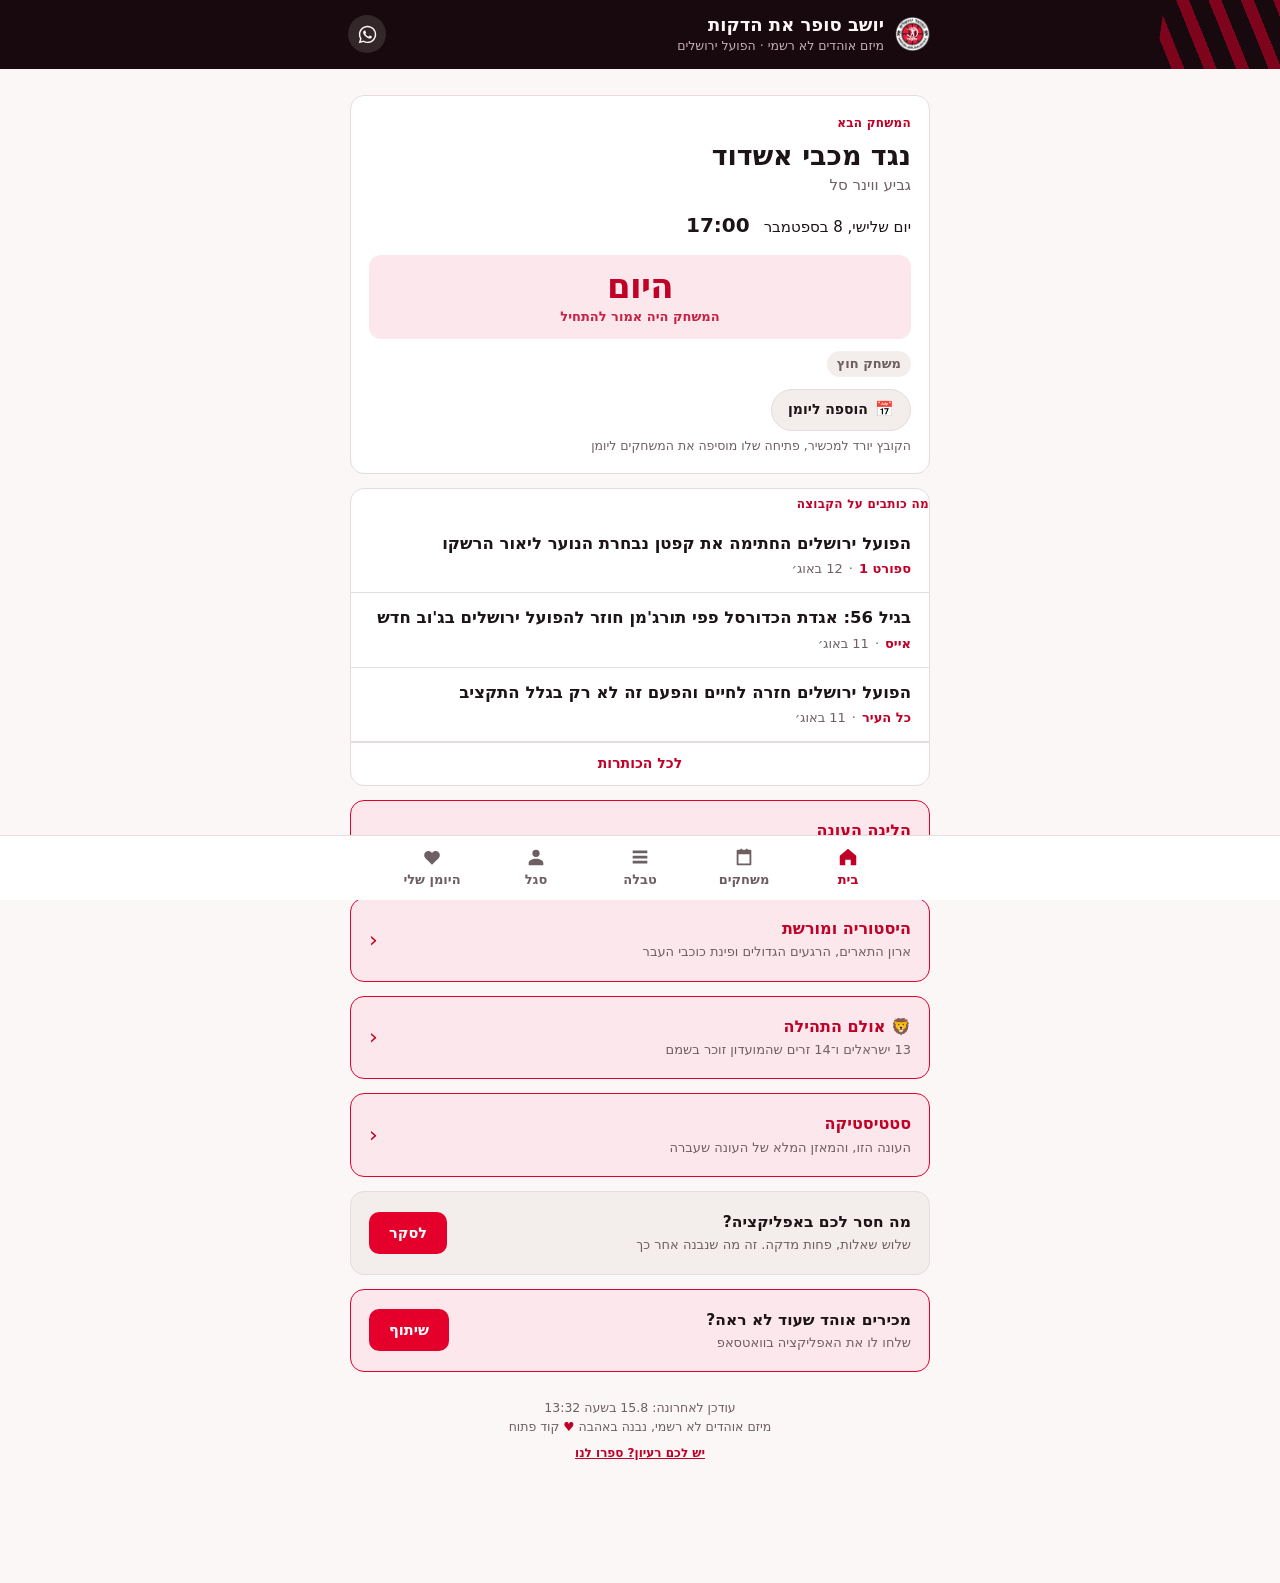
==== commit 2df70fb5: "בלי קו מפריד ארוך, בשום מקום 482 מופעים של em dash ו־en dash הוחלפו בכל הריפו: בטקסט שהאוהד רואה, ב־" ====
--- a/app/index.html
+++ b/app/index.html
@@ -4,7 +4,7 @@
   <meta charset="utf-8">
   <meta name="viewport" content="width=device-width, initial-scale=1, viewport-fit=cover">
   <title>יושב סופר את הדקות</title>
-  <meta name="description" content="אפליקציית האוהדים של הפועל ירושלים — לוח משחקים, תוצאות, טבלה ויומן אוהד אישי. מיזם אוהדים לא רשמי.">
+  <meta name="description" content="אפליקציית האוהדים של הפועל ירושלים: לוח משחקים, תוצאות, טבלה ויומן אוהד אישי. מיזם אוהדים לא רשמי.">
   <meta name="theme-color" content="#17090D">
 
   <!--
@@ -18,7 +18,7 @@
   <meta property="og:url" content="https://hapoel.site/">
   <meta property="og:site_name" content="יושב סופר את הדקות">
   <meta property="og:locale" content="he_IL">
-  <meta property="og:title" content="יושב סופר את הדקות — הפועל ירושלים">
+  <meta property="og:title" content="יושב סופר את הדקות · הפועל ירושלים">
   <meta property="og:description" content="מונה הדקות למשחק הבא, תוצאה חיה, טבלה, סגל ויומן אוהד אישי. חינם, בלי הרשמה.">
   <meta property="og:image" content="https://hapoel.site/icons/icon-512.png">
   <meta name="twitter:card" content="summary">
@@ -37,7 +37,7 @@
       <!--
         The club crest. This is an unofficial fan project and says so on
         every screen; the mark belongs to Hapoel Jerusalem B.C.
-        Source file: app/icons/crest.png — replace it and re-run
+        Source file: app/icons/crest.png, replace it and re-run
         scripts/make_icons.py to regenerate the whole icon set.
       -->
       <img class="ball" src="icons/crest.png" alt="" width="38" height="38">
@@ -53,7 +53,7 @@
 </header>
 
 <div id="sampleBanner" class="sample-banner" hidden>
-  נתוני דוגמה להמחשה — האיסוף האוטומטי יופעל עם עליית האתר
+  נתוני דוגמה להמחשה, האיסוף האוטומטי יופעל עם עליית האתר
 </div>
 
 <main id="view" class="view" aria-live="polite"></main>
@@ -85,7 +85,7 @@
 <script>
   // a single-file copy opened from disk has no service worker scope
   if ("serviceWorker" in navigator && location.protocol !== "file:") {
-    // updateViaCache:none — always revalidate the worker itself, so a new
+    // updateViaCache:none, always revalidate the worker itself, so a new
     // version reaches fans instead of being served from the HTTP cache
     var hadController = !!navigator.serviceWorker.controller;
     var reloading = false;
@@ -96,7 +96,7 @@
     window.addEventListener("load", function () {
       navigator.serviceWorker.register("sw.js", { updateViaCache: "none" })
         .then(function (reg) { if (reg) reg.update(); })
-        .catch(function () { /* no worker is fine — the app works online regardless */ });
+        .catch(function () { /* no worker is fine, the app works online regardless */ });
     });
   }
 </script>
--- a/app/css/style.css
+++ b/app/css/style.css
@@ -1,6 +1,6 @@
 :root {
   --red: #E4002B;
-  /* --red on the pink tint is 4.13:1 — under AA for anything but large text,
+  /* --red on the pink tint is 4.13:1, under AA for anything but large text,
      and the promo titles and countdown label are normal size. This darker
      red clears AA on the tint, on white and on the page background, and is
      still unmistakably the club red. --red stays the colour of fills. */
@@ -144,7 +144,7 @@
   color: var(--muted);
 }
 .badge.home { background: var(--red); color: var(--red-ink); }
-/* a home game that is not at home — marked, not hidden */
+/* a home game that is not at home, marked, not hidden */
 .badge.away-home { background: var(--surface-2); color: var(--text); border: 1px dashed var(--red); }
 .game-row .sub .away-home { color: var(--red-text); font-weight: 700; }
 
@@ -293,7 +293,7 @@
 .hof-name { font-size: 18px; font-weight: 800; line-height: 1.25; }
 .hof-nick { font-size: 13px; font-weight: 700; color: var(--red-text); margin-top: 1px; }
 
-/* the affairs — same card, deliberately cooler than a trophy */
+/* the affairs, same card, deliberately cooler than a trophy */
 .affair-card { background: var(--surface-2); }
 .affair-head { display: flex; align-items: baseline; gap: 9px; margin-bottom: 6px; }
 .affair-year {
@@ -305,7 +305,7 @@
 }
 .affair-title { font-size: 16px; font-weight: 800; }
 .affair-text { margin: 0; font-size: 14.5px; }
-/* the ones that did not work out — same card, cooled down */
+/* the ones that did not work out, same card, cooled down */
 .flop-card { border-style: dashed; }
 .flop-card .hof-badge { filter: grayscale(1); opacity: 0.75; }
 .flop-card .hof-headline { color: var(--muted); }
@@ -476,7 +476,7 @@
   color: hsl(var(--h) 58% 34%);
   font-weight: 800;
   letter-spacing: 0.01em;
-  /* isolate only — each script keeps its own direction, so Hebrew initials
+  /* isolate only, each script keeps its own direction, so Hebrew initials
      read right-to-left and Latin ones left-to-right */
   unicode-bidi: isolate;
   user-select: none;
@@ -654,7 +654,7 @@
   font-size: 12.5px; font-weight: 800;
   font-variant-numeric: tabular-nums;
   /* a year range is a standalone LTR token: without this, RTL resolves the
-     dash as a separator and renders "2013–2014" as "2014–2013" */
+     dash as a separator and renders "2013-2014" as "2014-2013" */
   direction: ltr;
   unicode-bidi: isolate;
   background: var(--surface-2); color: var(--muted);
@@ -882,6 +882,29 @@
   text-decoration: none;
 }
 
+/* News, each headline is a link out to whoever published it */
+.news-card { padding: 6px 0 0; }
+.news-item {
+  display: block;
+  text-decoration: none;
+  color: inherit;
+  padding: 11px 16px;
+  border-bottom: 1px solid var(--line);
+}
+.news-item:last-of-type { border-bottom: none; }
+.news-item:hover { background: var(--surface-2); }
+.news-title {
+  font-size: 15.5px; font-weight: 700; line-height: 1.4;
+  text-wrap: pretty;
+}
+.news-meta {
+  display: flex; align-items: center; gap: 6px; flex-wrap: wrap;
+  font-size: 12.5px; color: var(--muted);
+  margin-top: 4px;
+}
+.news-source { font-weight: 700; color: var(--red-text); }
+.news-card .link-btn { border-top: 1px solid var(--line); }
+
 /* Share the app */
 .share-card {
   display: flex; align-items: center; justify-content: space-between; gap: 12px;
@@ -940,6 +963,7 @@
 @keyframes fade { from { opacity: 0; } }
 @keyframes rise { from { transform: translateY(14px); opacity: .6; } }
 .sheet {
+  position: relative;
   background: var(--surface);
   border: 1px solid var(--line);
   border-radius: 18px;
@@ -960,6 +984,17 @@
 .sheet-x:hover { background: var(--surface-2); color: var(--text); }
 .sheet-sub { color: var(--muted); font-size: 13.5px; margin-top: 2px; }
 .poll-q { font-weight: 800; font-size: 14.5px; margin-top: 18px; margin-bottom: 8px; }
+.poll-hint { color: var(--muted); font-size: 12px; margin: -5px 0 7px; }
+/* the honeypot: out of sight and out of the tab order, but not display:none,
+   which the bots that matter already know to skip. Clipped rather than
+   pushed off-screen, a negative offset inside an RTL page can hand the
+   whole document a horizontal scrollbar. */
+.poll-trap {
+  position: absolute;
+  width: 1px; height: 1px; overflow: hidden;
+  clip-path: inset(50%);
+  opacity: 0; pointer-events: none;
+}
 .poll-chips { display: flex; flex-wrap: wrap; gap: 7px; }
 .poll-chip {
   font: inherit; font-size: 13.5px; font-weight: 700;
@@ -1064,7 +1099,7 @@
 /* ---------- desktop ----------
    The layout is a phone column by design and stays one, but on a monitor
    the type was set for a screen held 30cm from your face. Everything moves
-   up one step, and the 11.5px tier — notes, credits, captions — comes up to
+   up one step, and the 11.5px tier, notes, credits, captions, comes up to
    a size that is actually readable at arm's length. */
 @media (min-width: 900px) {
   body { font-size: 17px; }
@@ -1075,6 +1110,10 @@
   .next-game .opponent { font-size: 27px; }
   .next-game .comp { font-size: 15px; }
   .card { padding: 18px; }
+  .news-card { padding: 6px 0 0; }
+  .news-item { padding: 13px 18px; }
+  .news-title { font-size: 16.5px; }
+  .news-meta { font-size: 13px; }
 
   .wordmark small,
   .table-note, .cal-note, .list-note, .footer-note, .poll-note,
@@ -1085,3 +1124,10 @@
   .cd-parts, .badge, .chip, .tabbar a { font-size: 13px; }
   .game-row .sub, .player-row .sub, .meet-card .sub, .hof-card .sub { font-size: 13.5px; }
 }
+
+/* the ask-for-feedback card: same shape as the share card, cooler colour so
+   two red cards do not sit on top of each other on the home screen */
+.feedback-card {
+  display: flex; align-items: center; justify-content: space-between; gap: 12px;
+  background: var(--surface-2);
+}
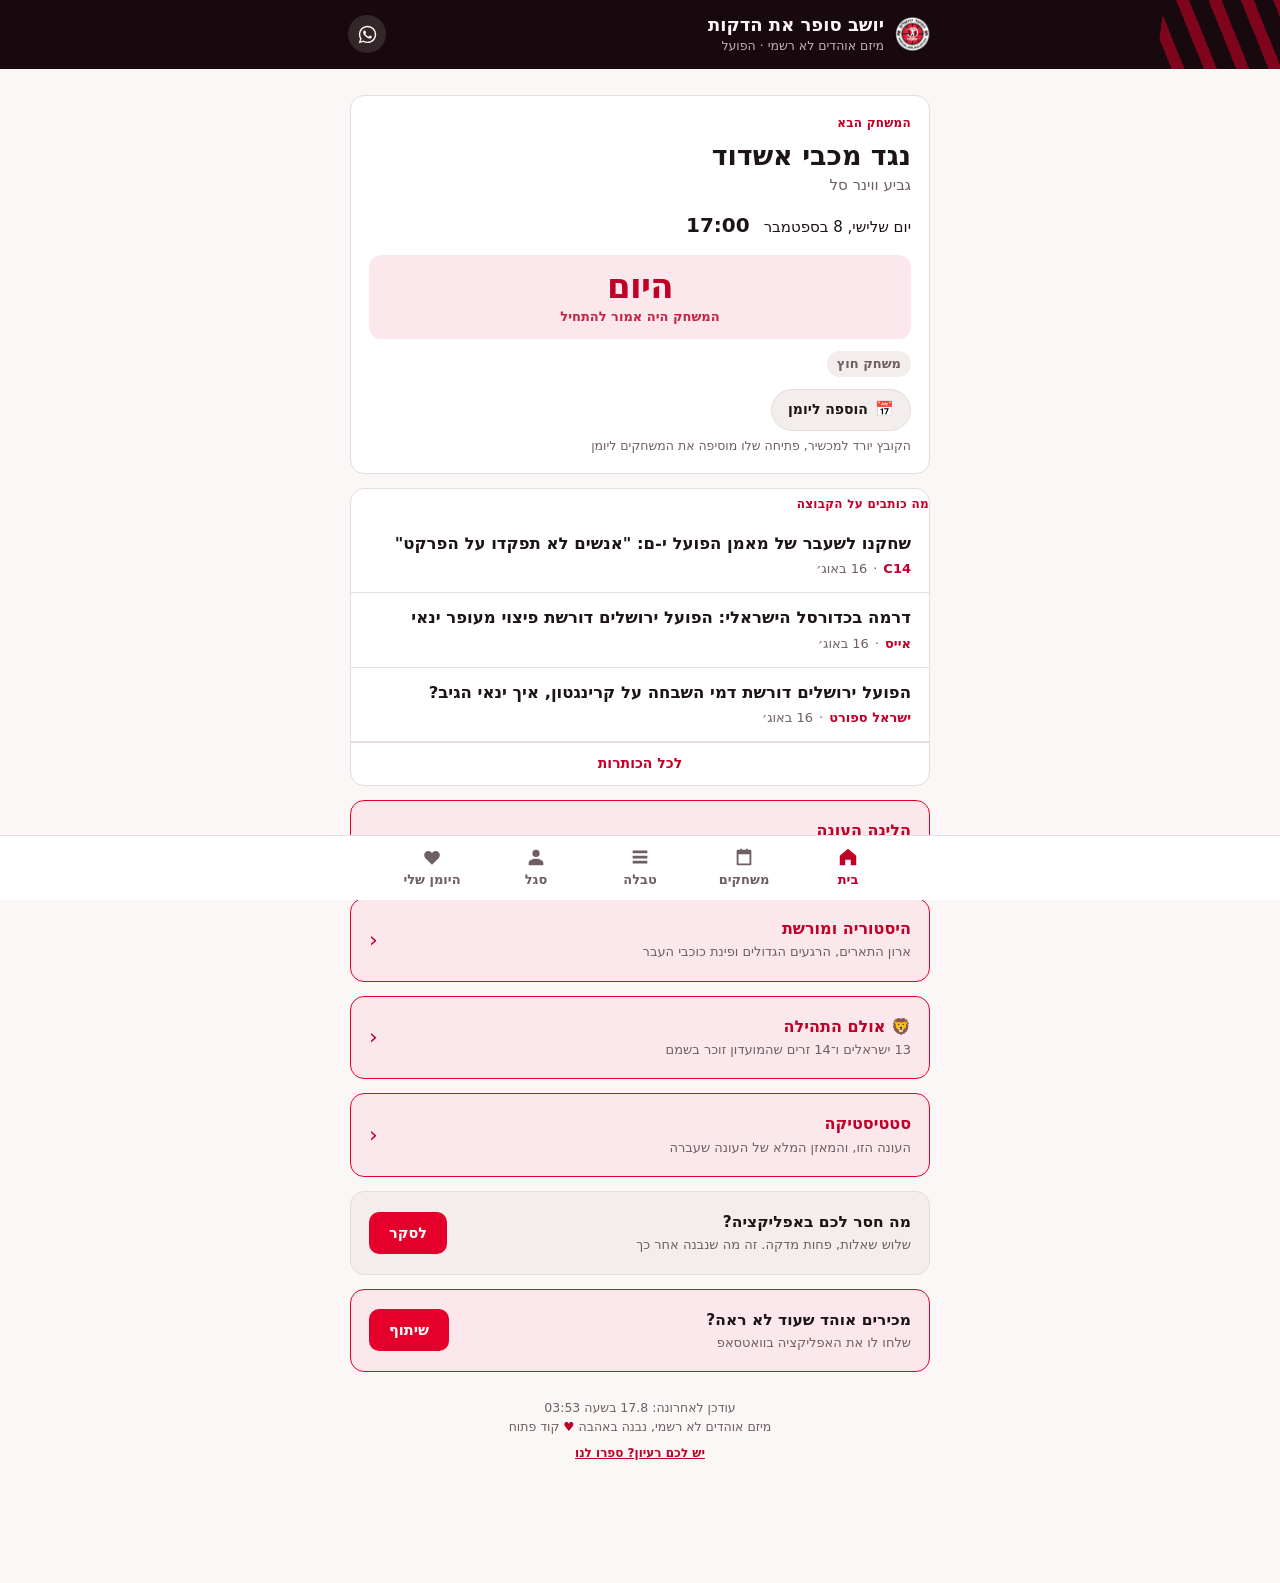
==== commit 9ac07d92: "פודקאסטים, סימון פרק חדש, ואנחנו הפועל שני דברים בקומיט אחד, ושניהם באו מהמשוב.  מדור פודקאסטים. לאו" ====
--- a/app/index.html
+++ b/app/index.html
@@ -20,8 +20,16 @@
   <meta property="og:locale" content="he_IL">
   <meta property="og:title" content="יושב סופר את הדקות · הפועל ירושלים">
   <meta property="og:description" content="מונה הדקות למשחק הבא, תוצאה חיה, טבלה, סגל ויומן אוהד אישי. חינם, בלי הרשמה.">
-  <meta property="og:image" content="https://hapoel.site/icons/icon-512.png">
-  <meta name="twitter:card" content="summary">
+  <!--
+    A picture with the app's own name on it, not the bare crest. This is the
+    one image a fan sees before they have seen anything else, and a crest on
+    its own there reads as the club's official app.
+  -->
+  <meta property="og:image" content="https://hapoel.site/icons/og.png">
+  <meta property="og:image:width" content="1200">
+  <meta property="og:image:height" content="630">
+  <meta property="og:image:alt" content="יושב סופר את הדקות, מיזם אוהדים לא רשמי של הפועל ירושלים">
+  <meta name="twitter:card" content="summary_large_image">
   <link rel="manifest" href="manifest.webmanifest">
   <link rel="icon" href="icons/icon-192.png">
   <link rel="apple-touch-icon" href="icons/apple-touch-icon.png">
@@ -43,7 +51,7 @@
       <img class="ball" src="icons/crest.png" alt="" width="38" height="38">
       <span>
         <strong>יושב סופר את הדקות</strong>
-        <small>מיזם אוהדים לא רשמי · הפועל ירושלים</small>
+        <small>מיזם אוהדים לא רשמי · הפועל</small>
       </span>
     </div>
     <button id="shareBtn" class="share-icon" type="button" aria-label="שיתוף האפליקציה בוואטסאפ">
--- a/app/css/style.css
+++ b/app/css/style.css
@@ -905,6 +905,47 @@
 .news-source { font-weight: 700; color: var(--red-text); }
 .news-card .link-btn { border-top: 1px solid var(--line); }
 
+/* Podcasts, built on the news row, each episode a link out to the show */
+.pod-card { padding: 6px 0 0; }
+.pod-card .eyebrow { padding: 6px 16px 0; }
+.pod-item {
+  display: block;
+  text-decoration: none;
+  color: inherit;
+  padding: 11px 16px;
+  border-bottom: 1px solid var(--line);
+}
+.pod-item:last-of-type { border-bottom: none; }
+.pod-item:hover { background: var(--surface-2); }
+.pod-head { display: flex; align-items: flex-start; gap: 8px; }
+.pod-title {
+  font-size: 15.5px; font-weight: 700; line-height: 1.4;
+  text-wrap: pretty;
+  flex: 1;
+}
+/* the whole point of the section: what dropped since you last looked */
+.pod-new {
+  flex: none;
+  font-size: 11px; font-weight: 800;
+  padding: 2px 8px;
+  border-radius: 999px;
+  background: var(--red); color: var(--red-ink);
+  margin-top: 2px;
+}
+.pod-meta {
+  display: flex; align-items: center; gap: 6px; flex-wrap: wrap;
+  font-size: 12.5px; color: var(--muted);
+  margin-top: 4px;
+}
+.pod-show { font-weight: 700; color: var(--red-text); }
+.pod-group {
+  padding: 10px 16px;
+  border-bottom: 1px solid var(--line);
+}
+.pod-group-name { font-size: 16px; font-weight: 800; }
+.pod-group-about { font-size: 12.5px; color: var(--muted); margin-top: 1px; }
+.pod-card .link-btn { border-top: 1px solid var(--line); }
+
 /* Share the app */
 .share-card {
   display: flex; align-items: center; justify-content: space-between; gap: 12px;
@@ -1115,6 +1156,12 @@
   .news-title { font-size: 16.5px; }
   .news-meta { font-size: 13px; }
 
+  .pod-card { padding: 6px 0 0; }
+  .pod-item { padding: 13px 18px; }
+  .pod-title { font-size: 16.5px; }
+  .pod-meta { font-size: 13px; }
+  .pod-group { padding: 12px 18px; }
+
   .wordmark small,
   .table-note, .cal-note, .list-note, .footer-note, .poll-note,
   .hof-latin, .ps-games, .lsx-k, .lsp-k, .lsp-s, .live-fresh,
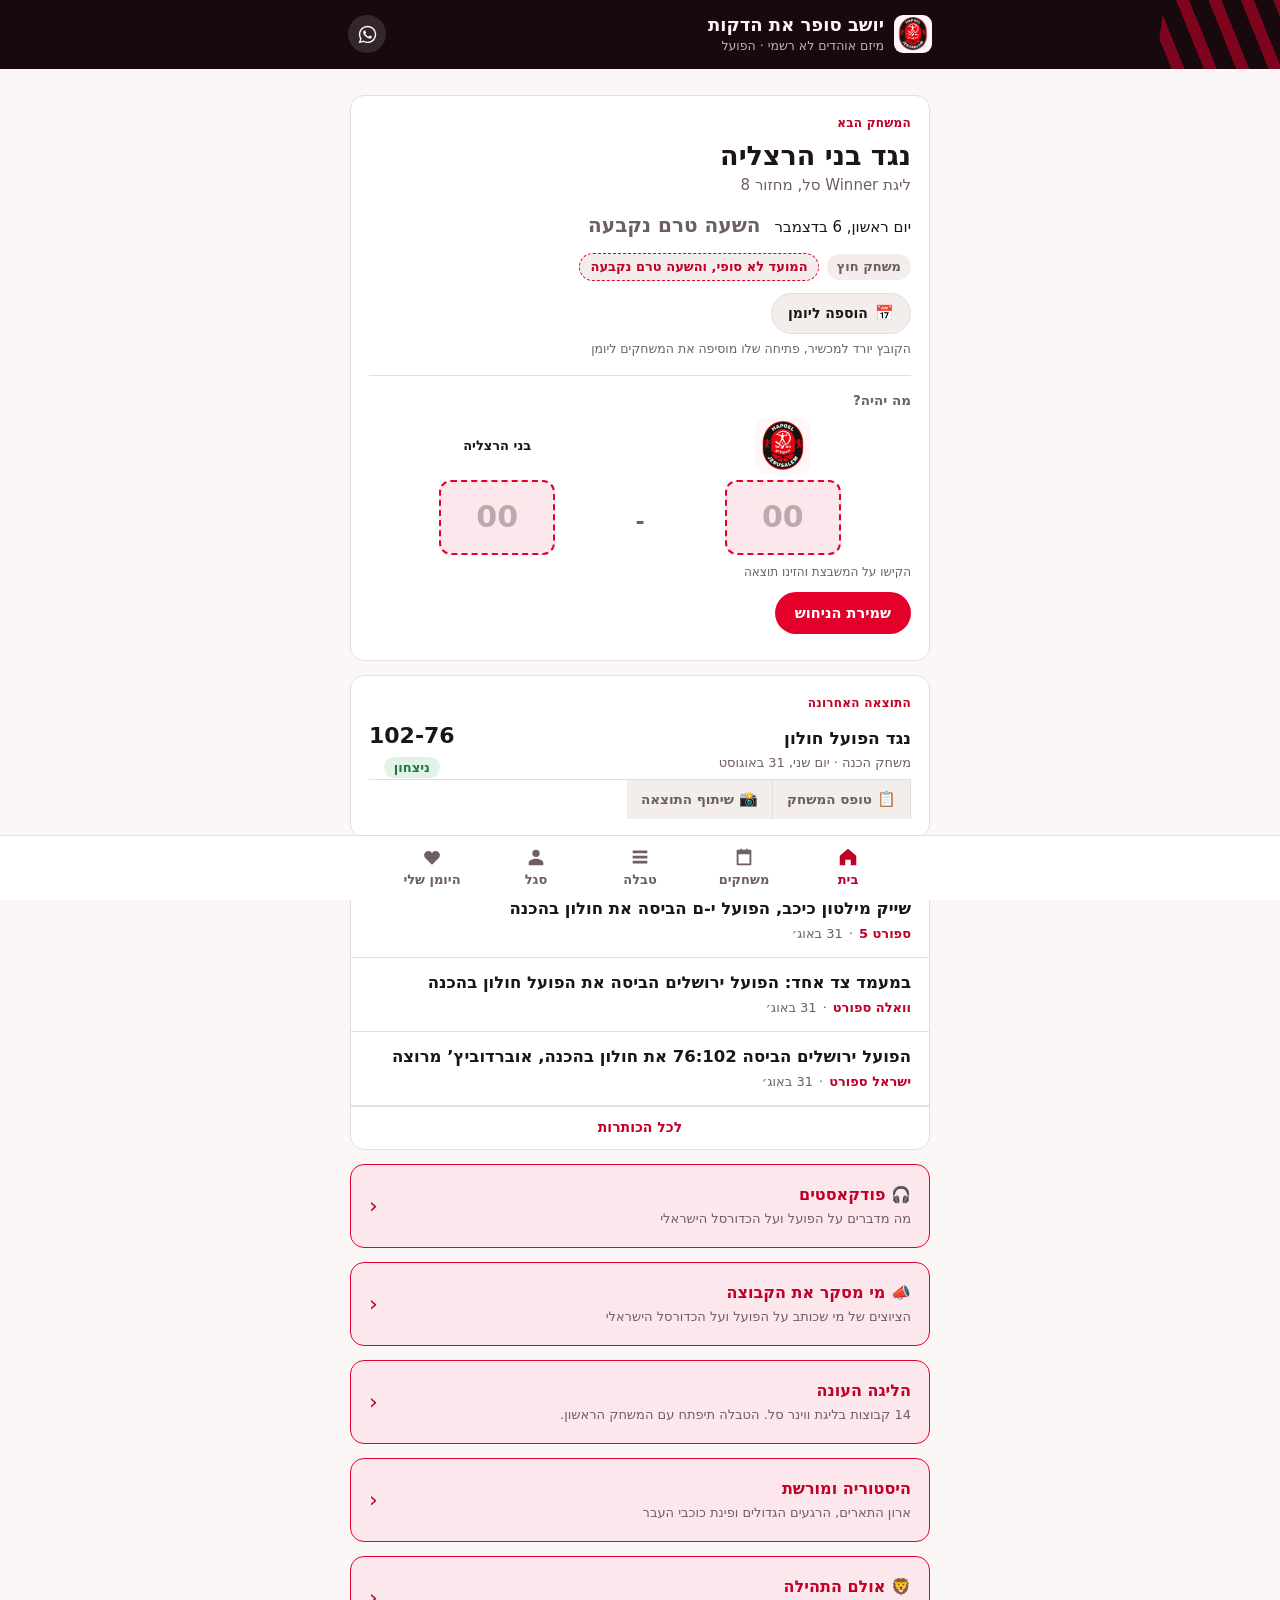
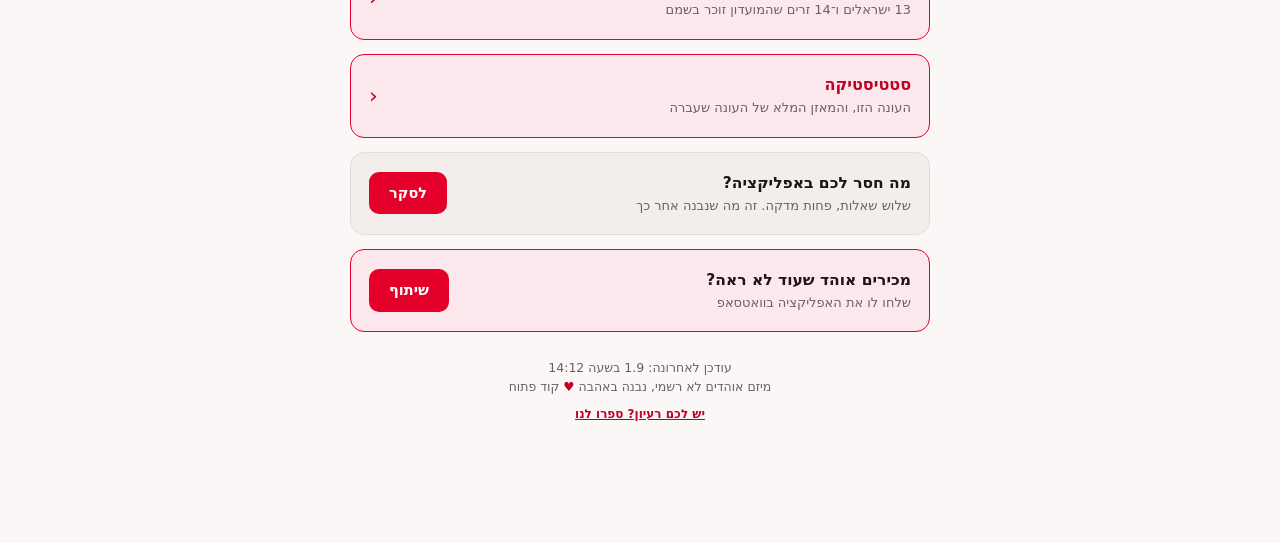
==== commit 3df2212a: "תיבת הניחוש: הסמל שלנו מימין, שם היריבה משמאל, ומשבצת שמזמינה למלא אותה עד עכשיו התיבה כתבה ״אנחנו״ " ====
--- a/app/index.html
+++ b/app/index.html
@@ -48,7 +48,7 @@
         Source file: app/icons/crest.png, replace it and re-run
         scripts/make_icons.py to regenerate the whole icon set.
       -->
-      <img class="ball" src="icons/crest.png" alt="" width="38" height="38">
+      <img class="ball crest-plate" src="icons/crest.png" alt="" width="38" height="38">
       <span>
         <strong>יושב סופר את הדקות</strong>
         <small>מיזם אוהדים לא רשמי · הפועל</small>
--- a/app/css/style.css
+++ b/app/css/style.css
@@ -93,6 +93,16 @@
 .share-icon svg { width: 21px; height: 21px; fill: currentColor; }
 .share-icon:hover { background: var(--red); }
 .wordmark { display: flex; align-items: center; gap: 10px; }
+/* הטבעת החיצונית של הסמל שחורה, ולכן על רקע כהה, בסרגל העליון או
+   בכרטיס במצב לילה, נראה ממנו רק העיגול האדום שבאמצע. הלוחית הבהירה
+   היא מה שמחזיר לו את הקצה, והיא קיימת מאותה סיבה גם באייקונים
+   ובכרטיסי השיתוף. כלל אחד לכל מקום שבו הסמל מופיע לבד. */
+.crest-plate {
+  background: #FFF6F7;
+  border-radius: 9px;
+  padding: 2px;
+  box-sizing: border-box;
+}
 .wordmark .ball { width: 38px; height: 38px; flex: 0 0 38px; display: block; }
 .wordmark strong { display: block; font-size: 18px; font-weight: 800; line-height: 1.2; }
 .wordmark small { display: block; font-size: 11.5px; color: #C9AEB5; }
@@ -146,6 +156,7 @@
 .badge.home { background: var(--red); color: var(--red-ink); }
 /* a home game that is not at home, marked, not hidden */
 .badge.away-home { background: var(--surface-2); color: var(--text); border: 1px dashed var(--red); }
+.badge.note { background: var(--surface-2); color: var(--red-text); border: 1px dashed var(--red); }
 .game-row .sub .away-home { color: var(--red-text); font-weight: 700; }
 
 /* The live counter the app is named after */
@@ -438,6 +449,13 @@
 .game-row .info { flex: 1; min-width: 0; }
 .game-row .info .opp { font-weight: 700; font-size: 15px; }
 .game-row .info .sub { color: var(--muted); font-size: 12.5px; margin-top: 1px; }
+/* מה שהמועדון פרסם על המשחק עצמו, למשל ״עם קהל״. נבדל מהשורה שמעליו
+   כדי שלא ייקרא כחלק משם התחרות, ובאדום כי זה מה שמשנה לאוהד שמתכנן להגיע. */
+.game-note {
+  margin-top: 4px;
+  font-size: 12.5px; font-weight: 700;
+  color: var(--red-text);
+}
 .game-row .end { text-align: center; }
 .game-row .end .t { font-weight: 800; font-variant-numeric: tabular-nums; }
 .month-label { font-size: 13px; font-weight: 800; color: var(--muted); margin: 18px 4px 8px; }
@@ -455,7 +473,9 @@
 .latin { unicode-bidi: isolate; }
 /* a score or a record inside Hebrew prose: keep the numbers in the order
    they were written, instead of letting the RTL paragraph swap them */
-.numrun { direction: ltr; unicode-bidi: isolate; font-variant-numeric: tabular-nums; }
+/* nowrap כי ״25-21״ שנשבר בסוף שורה מתפצל לשני חלקים בשתי שורות, והמקף
+   נשאר לבד: בפסקה עברית זה נקרא כאילו התוצאה היא מספר אחד ועוד מספר */
+.numrun { direction: ltr; unicode-bidi: isolate; font-variant-numeric: tabular-nums; white-space: nowrap; }
 a.player-row { text-decoration: none; color: inherit; }
 /* .game-row .info sets the flex; player rows need their own */
 .player-row .info { flex: 1; min-width: 0; }
@@ -943,8 +963,137 @@
   border-bottom: 1px solid var(--line);
 }
 .pod-group-name { font-size: 16px; font-weight: 800; }
-.pod-group-about { font-size: 12.5px; color: var(--muted); margin-top: 1px; }
 .pod-card .link-btn { border-top: 1px solid var(--line); }
+
+/* שתי הפעולות על שורת משחק: אני מגיע, וליומן. הן יושבות באותה שורה
+   ונראות כמו פס אחד מתחת למשחק, כמו שהיה כשהייתה רק אחת. */
+.row-actions {
+  display: flex;
+  align-items: stretch;
+  border-top: 1px solid var(--line);
+}
+.row-actions .attend { flex: 1; border-top: none; }
+.row-actions .cal-btn.slim {
+  flex: none;
+  margin: 0;
+  border: none;
+  border-right: 1px solid var(--line);
+  border-radius: 0;
+  padding: 9px 14px;
+  gap: 5px;
+  font-size: 13.5px;
+  color: var(--muted);
+  background: var(--surface-2);
+}
+.row-actions .cal-btn.slim:hover { color: var(--red-text); }
+/* כפתור שיתוף התוצאה בכרטיס הבית, מתחת לתוצאה עצמה */
+.result-line + .cal-btn { margin-top: 14px; }
+
+/* הניחוש של האוהד */
+.pick-box { margin-top: 16px; padding-top: 14px; border-top: 1px solid var(--line); }
+.pick-title { font-size: 13.5px; font-weight: 800; color: var(--muted); margin-bottom: 8px; }
+/* אנחנו מימין, וזה נאמר בסמל ולא במילה. משמאל שם היריבה. בשאר
+   האפליקציה תוצאה נכתבת ב־ltr כי אין שם מה שיסמן צד, וכאן הסמל והשם
+   עושים את זה במקום סדר המספרים. */
+.pick-row { display: flex; align-items: flex-end; gap: 10px; }
+.pick-field {
+  display: flex; flex-direction: column; align-items: center; gap: 6px;
+  flex: 1 1 0; min-width: 0; cursor: pointer;
+}
+.pick-crest { width: 56px; height: 56px; display: block; border-radius: 12px; padding: 3px; }
+.pick-team {
+  font-size: 13px; font-weight: 800; line-height: 1.15; text-align: center;
+  max-width: 100%; height: 56px;
+  display: flex; align-items: center; justify-content: center;
+}
+/* משבצת ריקה נראית כמו משהו שממתין למילוי: מסגרת מקווקוות בצבע המועדון
+   ורקע בהיר. ברגע שיש בה מספר היא נסגרת למסגרת מלאה. */
+.pick-field input {
+  width: 100%; max-width: 116px; padding: 12px 6px;
+  font: inherit; font-size: 30px; font-weight: 800;
+  text-align: center;
+  color: var(--text); background: var(--surface);
+  border: 2px solid var(--line); border-radius: 12px;
+  -moz-appearance: textfield;
+}
+.pick-field input::-webkit-outer-spin-button,
+.pick-field input::-webkit-inner-spin-button { -webkit-appearance: none; margin: 0; }
+.pick-field input:placeholder-shown {
+  border-style: dashed; border-color: var(--red);
+  background: var(--red-soft, var(--surface-2));
+}
+.pick-field input::placeholder { color: var(--muted); opacity: 0.45; font-weight: 700; }
+.pick-field input:focus {
+  outline: none;
+  border-style: solid; border-color: var(--red);
+  box-shadow: 0 0 0 3px rgba(228, 0, 43, 0.16);
+}
+.pick-hint { font-size: 12px; color: var(--muted); margin-top: 8px; }
+.pick-dash { font-size: 22px; font-weight: 800; color: var(--muted); padding-bottom: 16px; }
+.pick-actions { display: flex; flex-wrap: wrap; gap: 8px; margin-top: 10px; }
+.pick-save, .pick-share, .pick-clear {
+  font: inherit; font-size: 13.5px; font-weight: 700;
+  padding: 8px 14px; border-radius: 999px; cursor: pointer;
+}
+.pick-save { background: var(--red); color: var(--red-ink); border: none; padding: 10px 20px; font-size: 14.5px; }
+.pick-share { background: transparent; color: var(--red-text); border: 1px solid var(--red); }
+.pick-clear { background: transparent; color: var(--muted); border: 1px solid var(--line); }
+.pick-err { margin-top: 8px; font-size: 12.5px; color: var(--red-text); }
+.pick-chip {
+  margin-top: 5px; font-size: 12.5px; font-weight: 700; color: var(--muted);
+}
+.pick-nums { direction: ltr; unicode-bidi: isolate; }
+.pick-chip.exact { color: var(--win); }
+.pick-chip.side { color: var(--text); }
+
+/* שחקן שלא זמין */
+.chip.out {
+  display: inline-block;
+  margin-top: 4px;
+  background: var(--red-soft);
+  color: var(--red-text);
+  border: 1px solid var(--red);
+  font-size: 12px; font-weight: 700;
+  padding: 1px 8px; border-radius: 999px;
+}
+.status-card { border-color: var(--red); background: var(--red-soft); }
+.status-label { font-weight: 800; font-size: 15px; color: var(--red-text); }
+.status-detail { margin-top: 4px; font-size: 14.5px; line-height: 1.5; }
+.status-src { margin-top: 6px; font-size: 12.5px; color: var(--muted); }
+
+/* משחק שהשעה שלו טרם נקבעה */
+.end .t.tbd { font-size: 13px; font-weight: 700; color: var(--muted); }
+.when .time.tbd { color: var(--muted); font-weight: 600; }
+
+/* מי מסקר את הקבוצה */
+.section-title.small { font-size: 13.5px; color: var(--muted); margin: 18px 0 8px; }
+.press-card { padding: 0; }
+.press-head {
+  display: flex; align-items: center; justify-content: space-between; gap: 12px;
+  padding: 12px 16px;
+}
+.press-name { font-size: 16px; font-weight: 800; }
+.press-sub { color: var(--muted); font-size: 13px; margin-top: 2px; }
+.press-handle { direction: ltr; unicode-bidi: isolate; }
+.press-toggle {
+  flex: none;
+  border: 1px solid var(--line);
+  background: transparent;
+  color: var(--red-text);
+  font: inherit; font-size: 14px; font-weight: 700;
+  padding: 7px 14px;
+  border-radius: 999px;
+  cursor: pointer;
+}
+.press-toggle:hover { background: var(--red-soft); }
+.press-feed {
+  border-top: 1px solid var(--line);
+  padding: 4px 12px 8px;
+  /* ההטמעה של X מגיעה ברוחב משלה, וסרגל גלילה אופקי בעמוד כולו הוא באג */
+  overflow-x: auto;
+}
+.press-feed iframe { max-width: 100% !important; }
+.press-feed .empty { padding: 14px 4px; }
 
 /* Share the app */
 .share-card {
@@ -1178,3 +1327,55 @@
   display: flex; align-items: center; justify-content: space-between; gap: 12px;
   background: var(--surface-2);
 }
+
+/* ---------- טופס משחק ---------- */
+
+/* טבלה עם שש עשרה עמודות לא נכנסת לרוחב של טלפון, ולכן היא נגררת בתוך
+   המסגרת שלה בלבד. הגוף של העמוד אף פעם לא נגרר הצידה. */
+.bs-wrap { overflow-x: auto; -webkit-overflow-scrolling: touch; margin: 0 -4px; }
+.bs-table { border-collapse: collapse; width: 100%; font-size: 13px; white-space: nowrap; }
+.bs-table th, .bs-table td { padding: 7px 8px; text-align: center; border-bottom: 1px solid var(--line); }
+.bs-table th { font-size: 11.5px; color: var(--muted); font-weight: 700; }
+/* שם השחקן נשאר מוצמד לימין כשגוררים את הטבלה, אחרת אי אפשר לדעת של מי
+   השורה שקוראים */
+.bs-table .bs-name {
+  position: sticky; inset-inline-start: 0;
+  background: var(--surface);
+  text-align: start; font-weight: 700; min-width: 116px;
+  box-shadow: 1px 0 0 var(--line);
+}
+.bs-table tbody tr.starter .bs-name { background: var(--surface-2); }
+.bs-table tbody tr.starter { background: rgba(228, 0, 43, 0.035); }
+.bs-table .bs-name a { color: inherit; text-decoration: none; border-bottom: 1px dotted var(--line); }
+.bs-star { color: var(--red-text); margin-inline-start: 4px; font-size: 10px; }
+.bs-table td.pts { font-weight: 800; }
+.bs-table tfoot .bs-totals td { font-weight: 800; border-top: 2px solid var(--line); border-bottom: none; }
+/* מספר בתוך תא שומר על הסדר שנכתב בו: ״5/6״ בעמוד מימין לשמאל מתהפך
+   ל־6/5, אותו באג שכבר תפס אותנו בכרטיס התוצאה */
+.num { direction: ltr; unicode-bidi: isolate; font-variant-numeric: tabular-nums; }
+
+.bs-quarters { border-collapse: collapse; width: 100%; margin-top: 12px; font-size: 13px; }
+.bs-quarters th, .bs-quarters td { padding: 6px 8px; text-align: center; border-bottom: 1px solid var(--line); }
+.bs-quarters th { font-size: 11.5px; color: var(--muted); }
+.bs-quarters .bs-name { text-align: start; font-weight: 700; }
+.bs-quarters td.pts { font-weight: 800; }
+
+.report { margin: 0 0 10px; line-height: 1.65; }
+.report:last-child { margin-bottom: 0; }
+
+.lead-grid { display: grid; grid-template-columns: repeat(3, 1fr); gap: 8px; }
+.lead-box { background: var(--surface-2); border-radius: 10px; padding: 10px 8px; text-align: center; }
+.lead-num { font-size: 24px; font-weight: 800; color: var(--red-text); font-variant-numeric: tabular-nums; }
+.lead-what { font-size: 11.5px; color: var(--muted); }
+.lead-who { font-size: 13px; font-weight: 700; margin-top: 2px; }
+
+.ts-row { display: grid; grid-template-columns: 3rem 1fr 3rem; align-items: center; gap: 8px; padding: 7px 0; border-bottom: 1px solid var(--line); }
+.ts-row:last-of-type { border-bottom: none; }
+.ts-label { text-align: center; font-size: 13px; color: var(--muted); }
+.ts-us, .ts-them { font-weight: 800; font-variant-numeric: tabular-nums; direction: ltr; unicode-bidi: isolate; }
+.ts-us { color: var(--red-text); text-align: start; }
+.ts-them { text-align: end; }
+
+.src-link { display: block; color: inherit; text-decoration: none; padding: 8px 0; border-bottom: 1px solid var(--line); font-weight: 700; }
+.src-link:last-child { border-bottom: none; }
+.src-name { display: block; font-size: 11.5px; color: var(--muted); font-weight: 400; margin-top: 2px; }
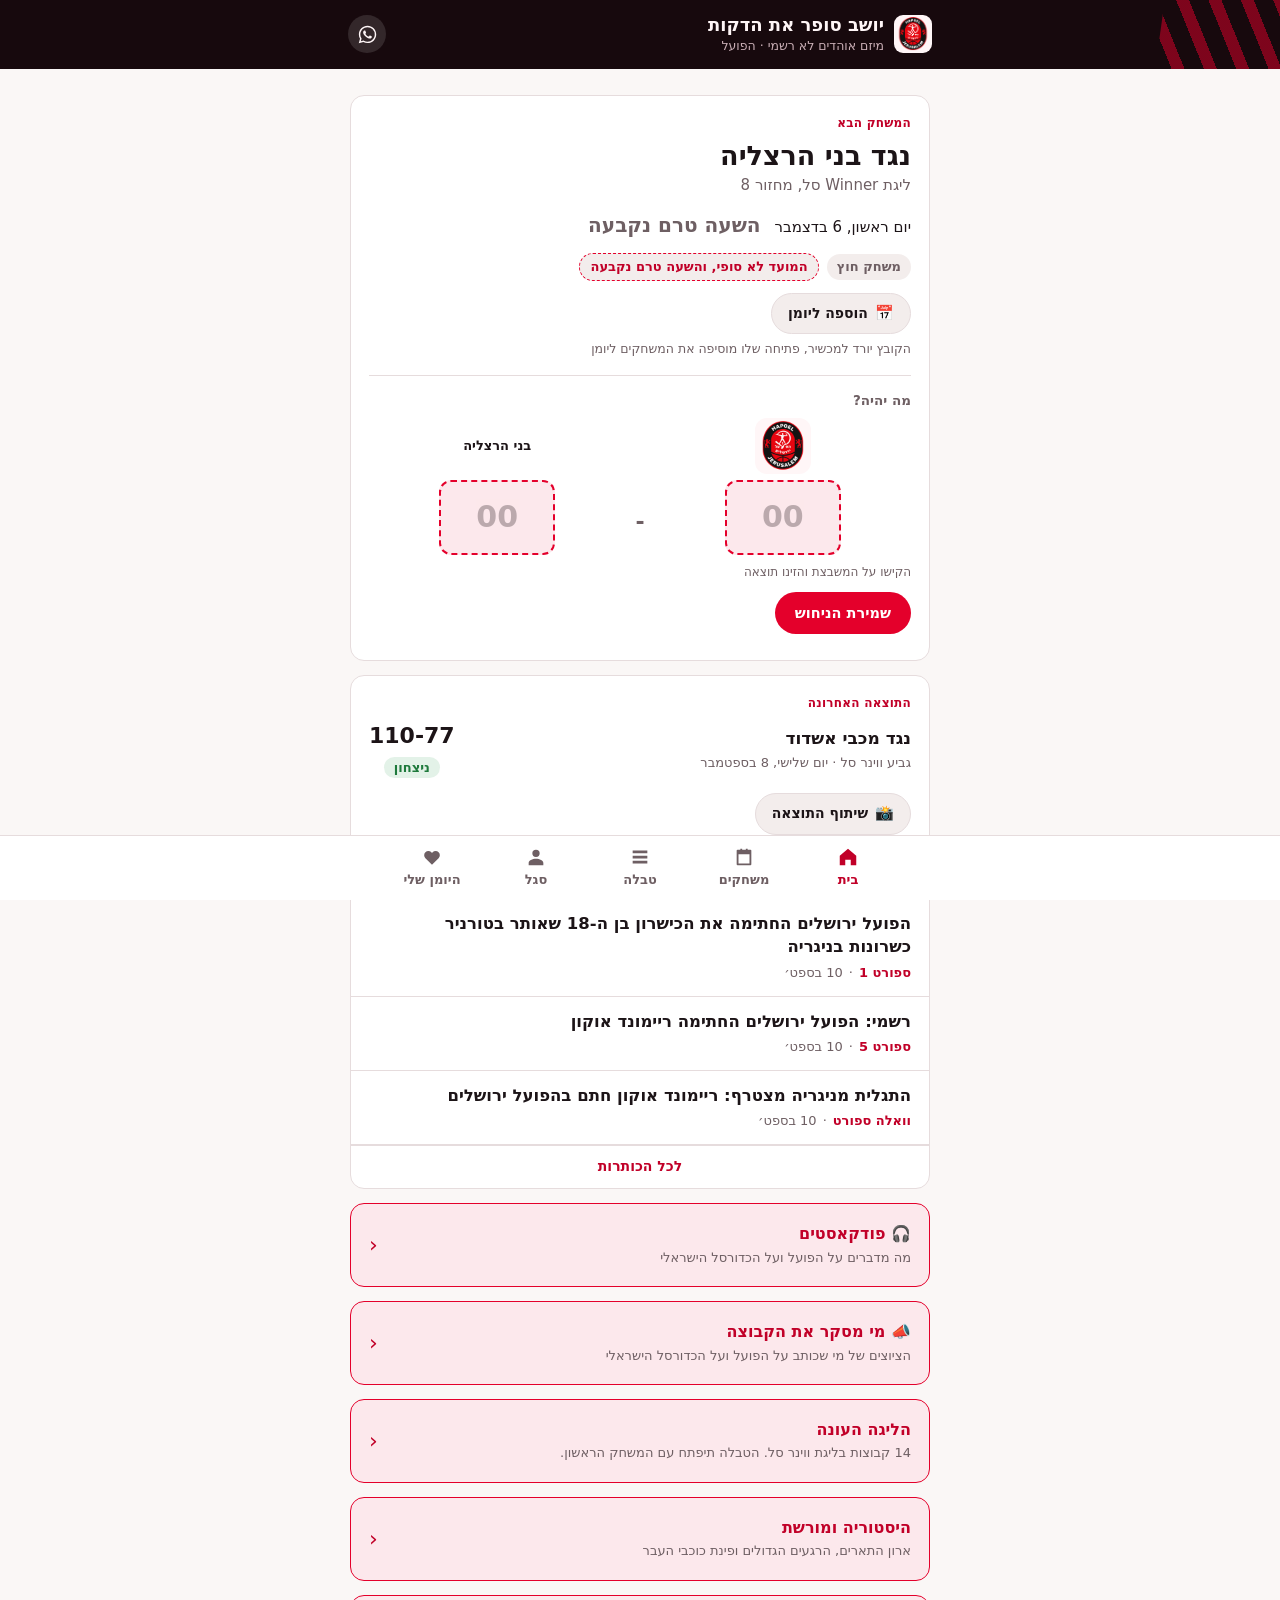
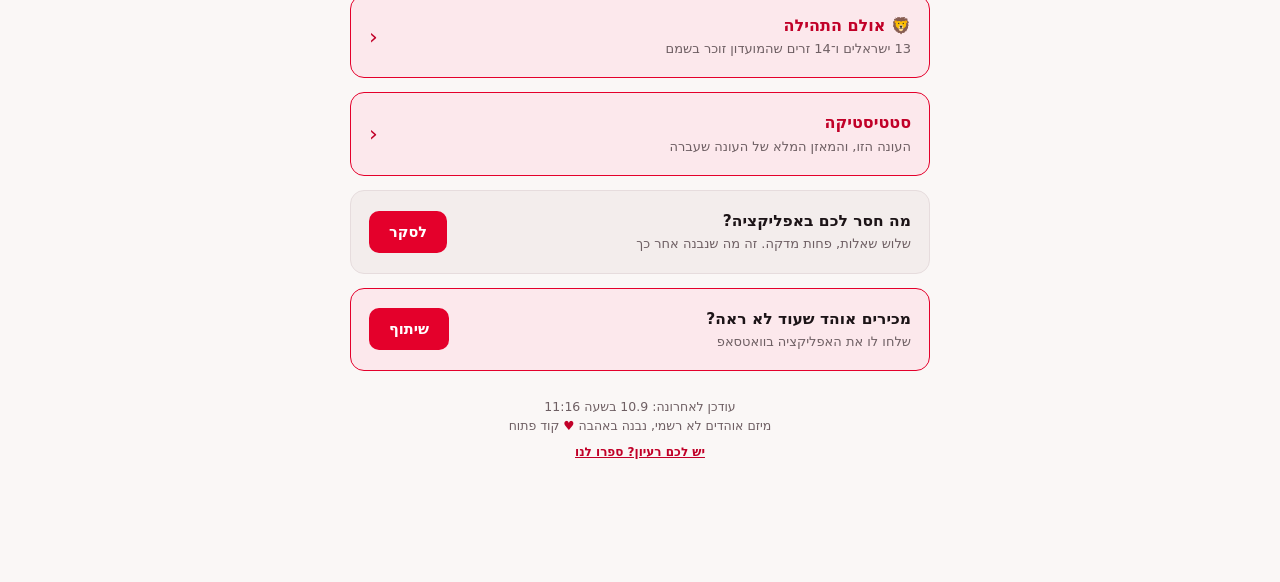
==== commit f6331a5a: "ספירת כניסות, ומחיקת הבטחה שכבר לא נכונה עד היום לא הייתה באתר שום מדידה, ולכן על ״כמה אוהדים נכנסו״" ====
--- a/app/index.html
+++ b/app/index.html
@@ -91,6 +91,24 @@
 
 <script src="js/app.js"></script>
 <script>
+  // ספירת כניסות, ורק במקום שבו היא בכלל קיימת.
+  //
+  // הסקריפט מוגש מאותו שרת שמגיש את האתר, ולכן אין כאן בקשה לצד שלישי
+  // ואין עוגיות. ב־GitHub Pages הנתיב הזה פשוט לא קיים, וטעינה עיוורת
+  // שלו הייתה מייצרת 404 בכל פתיחה אצל חצי מהאוהדים, אז בודקים קודם.
+  // אותו דבר בפתיחה מקומית ומקובץ על הדיסק.
+  (function () {
+    var h = location.hostname;
+    if (location.protocol === "file:" || h.endsWith("github.io") ||
+        h === "localhost" || h === "127.0.0.1") return;
+    var s = document.createElement("script");
+    s.defer = true;
+    s.src = "/_vercel/insights/script.js";
+    document.head.appendChild(s);
+  })();
+</script>
+
+<script>
   // a single-file copy opened from disk has no service worker scope
   if ("serviceWorker" in navigator && location.protocol !== "file:") {
     // updateViaCache:none, always revalidate the worker itself, so a new
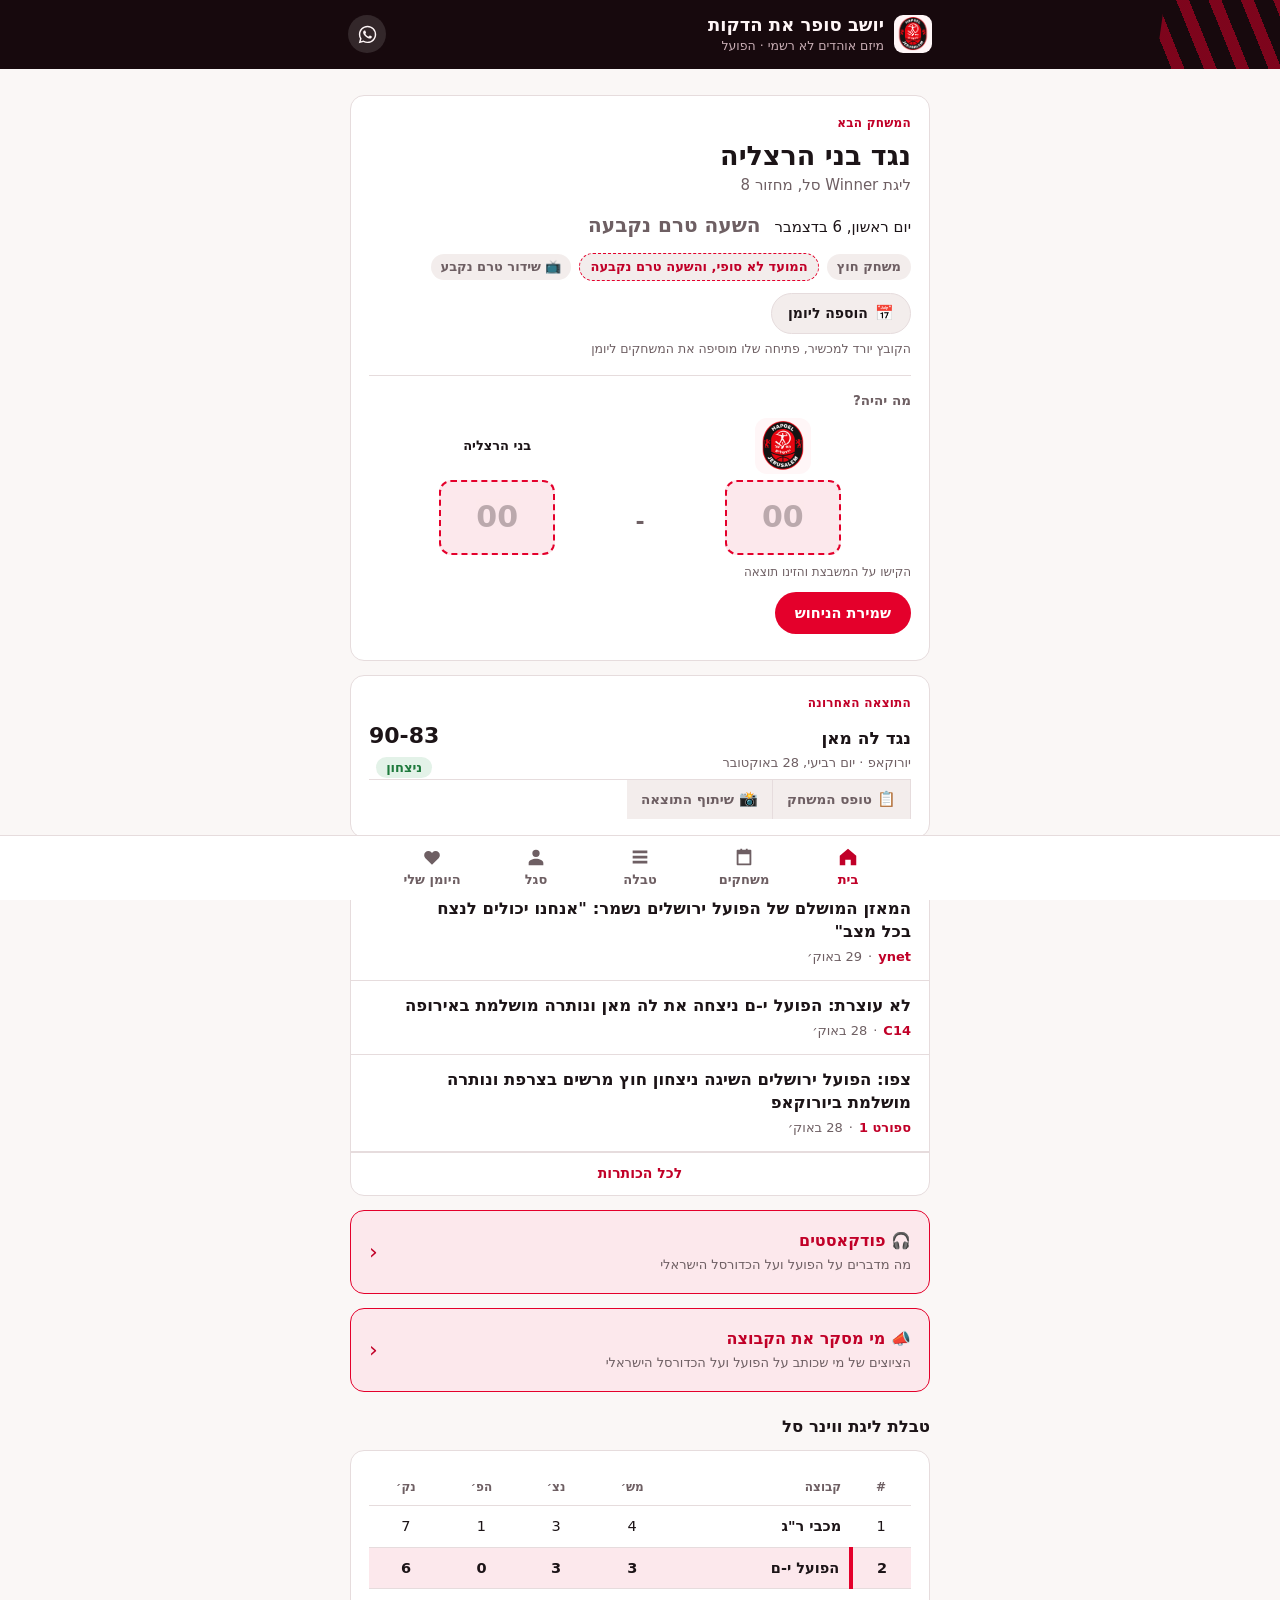
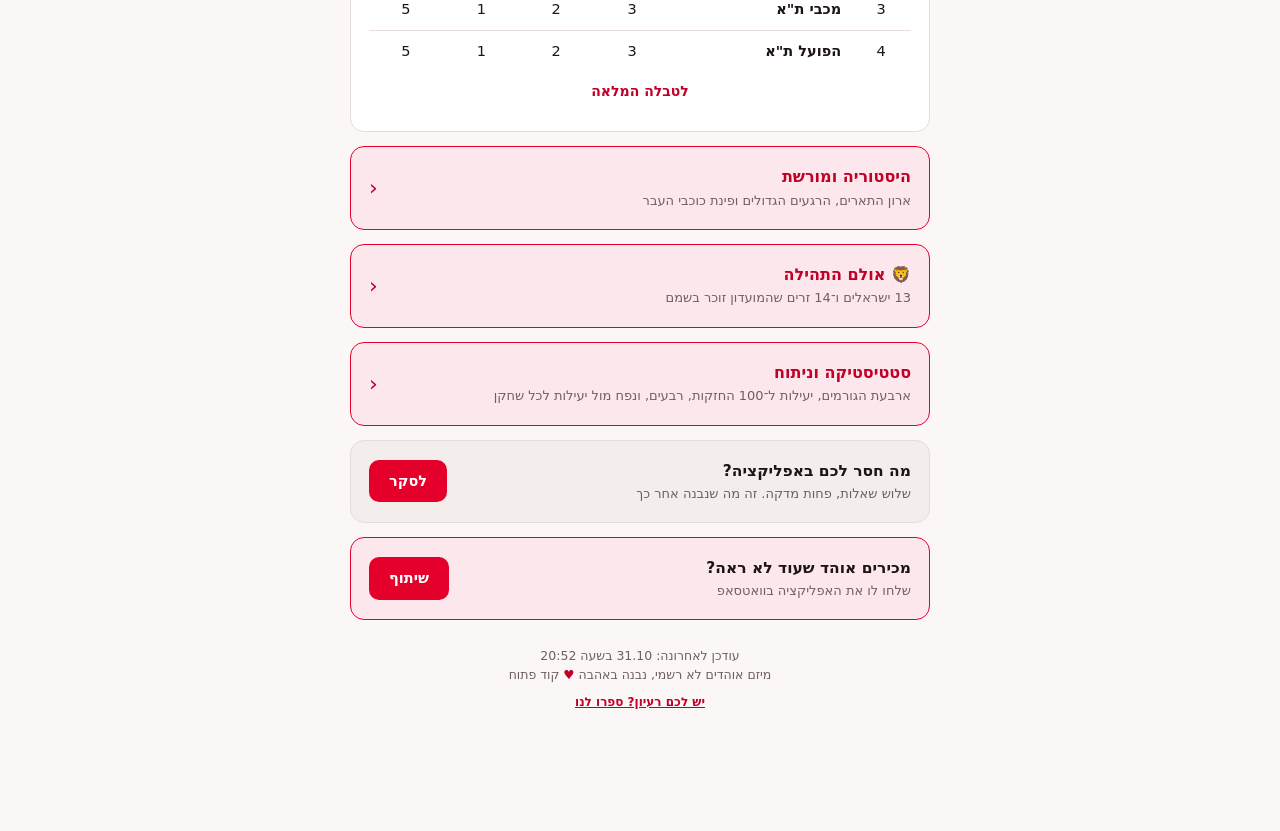
==== commit f9626871: "ניתוח מתקדם: ארבעת הגורמים, יעילות ל-100 החזקות, רבעים ונפח מול יעילות גבי ביקש לשדרג את האתר בגרפיק" ====
--- a/app/index.html
+++ b/app/index.html
@@ -89,6 +89,11 @@
   </a>
 </nav>
 
+<!--
+  analytics.js לפני app.js: הוא מגדיר רק פונקציות, ו־app.js קורא להן
+  בציור. בסדר ההפוך הציור הראשון היה יכול לרוץ לפני שהן קיימות.
+-->
+<script src="js/analytics.js"></script>
 <script src="js/app.js"></script>
 <script>
   // ספירת כניסות, ורק במקום שבו היא בכלל קיימת.
--- a/app/css/style.css
+++ b/app/css/style.css
@@ -16,6 +16,10 @@
   --line: #E6DCDD;
   --win: #1E7A3C;
   --win-soft: #E3F2E8;
+  /* השידור. כחול ולא אדום, כי אדום כאן הוא צבע המועדון ולא עוד תווית,
+     וכחול ירוק היה מתבלבל עם --win של ניצחון. 6.15:1, עובר AA. */
+  --tv-bg: #E7F0F8;
+  --tv-text: #1F5C8B;
 }
 @media (prefers-color-scheme: dark) {
   :root {
@@ -32,6 +36,9 @@
     --line: #3A2E32;
     --win: #5CC57E;
     --win-soft: #1E3226;
+    /* 7.89:1 בכהה */
+    --tv-bg: #1E2E3C;
+    --tv-text: #9AC9EA;
   }
 }
 
@@ -456,6 +463,22 @@
   font-size: 12.5px; font-weight: 700;
   color: var(--red-text);
 }
+/* השידור. צ'יפ ולא עוד שורת טקסט אפור, כי זו שאלה שהאוהד שואל לפני
+   שהוא מחליט אם לצאת מהבית, והיא צריכה להיתפס בסריקה מהירה של הרשימה. */
+.tv-chip {
+  display: inline-flex; align-items: center; gap: 5px;
+  margin-top: 5px; padding: 2px 8px 2px 6px;
+  border-radius: 999px;
+  font-size: 12px; font-weight: 700;
+  background: var(--tv-bg); color: var(--tv-text);
+}
+/* ״טרם נקבע״ הוא מידע חלש יותר, ולכן הוא נראה חלש יותר */
+.tv-chip.pending { background: transparent; color: var(--muted);
+                   padding-right: 0; padding-left: 0; }
+.tv-chip .tv-icon { font-size: 11px; line-height: 1; }
+.badge.tv { background: var(--tv-bg); color: var(--tv-text); }
+.badge.tv.pending { background: var(--surface-2); color: var(--muted); }
+
 .game-row .end { text-align: center; }
 .game-row .end .t { font-weight: 800; font-variant-numeric: tabular-nums; }
 .month-label { font-size: 13px; font-weight: 800; color: var(--muted); margin: 18px 4px 8px; }
@@ -1379,3 +1402,145 @@
 .src-link { display: block; color: inherit; text-decoration: none; padding: 8px 0; border-bottom: 1px solid var(--line); font-weight: 700; }
 .src-link:last-child { border-bottom: none; }
 .src-name { display: block; font-size: 11.5px; color: var(--muted); font-weight: 400; margin-top: 2px; }
+
+/* ---------- יומן משחקים בעמוד השחקן ---------- */
+/* השורה נושאת ארבעה דברים: מי, מה יצא, מתי, וכמה. שלושת הראשונים הם
+   ההקשר ולכן הם נדחסים לתא אחד, והמספרים נשארים בעמודות שאפשר לסרוק
+   מלמעלה למטה. */
+.log-table { width: 100%; border-collapse: collapse; }
+.log-table th,
+.log-table td { padding: 10px 6px; border-bottom: 1px solid var(--line); }
+.log-table th { font-size: 12px; color: var(--muted); font-weight: 600; }
+.log-table td { text-align: center; font-variant-numeric: tabular-nums; }
+.log-table .log-when { text-align: right; }
+.log-table a { text-decoration: none; color: inherit; }
+.log-opp { display: block; font-weight: 600; }
+.log-score {
+  display: inline-block; font-size: 12px; font-weight: 700;
+  padding: 1px 6px; border-radius: 999px; margin-inline-end: 6px;
+}
+/* ניצחון ירוק, הפסד אפור ולא אדום: אדום כאן הוא צבע המועדון ולא תווית
+   של תוצאה רעה. זו אותה הלכה שיש ב־.chip.win ו־.chip.loss. */
+.log-score.win { background: var(--win-soft); color: var(--win); }
+.log-score.loss { background: var(--surface-2); color: var(--muted); }
+.log-date { font-size: 12px; color: var(--muted); }
+
+/* ---------- טבלאות העונה ---------- */
+/* **הטבלה רחבה מהמסך, וזה בסדר, כל עוד רואים שהיא נגררת.** ברוחב 390
+   עמודת המדד נחתכה בשקט ונראתה כמו באג. הפתרון הוא זה שכבר עובד בטופס
+   המשחק: השם נשאר מוצמד לימין, המספרים לא נשברים לשתי שורות, ומתחת
+   כתוב שאפשר לגרור. */
+.stats-table { white-space: nowrap; }
+.stats-table td.team,
+.stats-table th.team {
+  position: sticky; inset-inline-start: 0;
+  background: var(--surface);
+  white-space: normal; min-width: 96px; max-width: 132px;
+}
+.stats-table td.team a { color: inherit; text-decoration: none; }
+.stats-table td.team a:hover { text-decoration: underline; }
+.drag-hint { font-size: 12px; color: var(--muted); margin: 6px 4px 0; }
+
+/* ---------- ניתוח מתקדם: גרפים ומדדים (analytics.js) ----------
+   שני צבעים בלבד: אדום המועדון לנו, ואפור ליריבות ולהפסד. האפור נבדק
+   מול האדום בסימולציה של עיוורון צבעים: ΔE של 11.4 בבהיר ו־8.9 בכהה.
+   בכהה הוא מתחת ל־3:1 מול הרקע, ולכן כל סימן אפור נושא מספר כתוב. */
+:root {
+  --viz-us: var(--red);
+  --viz-them: #8E8185;
+  --viz-grid: #EFE7E8;
+  --viz-axis: #D6CACD;
+}
+@media (prefers-color-scheme: dark) {
+  :root {
+    --viz-them: #665A5E;
+    --viz-grid: #2C2226;
+    --viz-axis: #46393D;
+  }
+}
+
+.kpi-row { display: grid; grid-template-columns: repeat(2, 1fr); gap: 8px; margin: 6px 0 12px; }
+@media (min-width: 420px) { .kpi-row { grid-template-columns: repeat(4, 1fr); } }
+.kpi-row:has(> :nth-child(3):last-child) { grid-template-columns: repeat(3, 1fr); }
+.kpi { background: var(--surface-2); border-radius: 10px; padding: 10px 10px 9px; text-align: center; }
+.kpi-label { font-size: 12px; font-weight: 700; color: var(--muted); }
+.kpi-value { font-size: 24px; font-weight: 800; line-height: 1.25; }
+.kpi-value.good { color: var(--win); }
+.kpi-sub { font-size: 11px; color: var(--muted); line-height: 1.35; }
+
+.viz-lede { font-size: 14px; line-height: 1.55; margin-bottom: 12px; }
+.viz-note { font-size: 12px; color: var(--muted); line-height: 1.5; margin-top: 10px; }
+.viz { position: relative; width: 100%; }
+.viz-svg { display: block; width: 100%; height: auto; overflow: visible; }
+.viz-svg text { font-family: inherit; }
+.viz-label, .viz-tick { font-size: 11px; fill: var(--muted); font-variant-numeric: tabular-nums; }
+.viz-tick.muted { font-size: 10.5px; }
+.viz-value { font-size: 12px; font-weight: 800; fill: var(--text); font-variant-numeric: tabular-nums; }
+.viz-name { font-size: 11px; font-weight: 700; fill: var(--text); }
+.viz-base { stroke: var(--viz-axis); stroke-width: 1; }
+.viz-grid { stroke: var(--viz-grid); stroke-width: 1; }
+.viz-avg { stroke: var(--muted); stroke-width: 1; opacity: 0.55; }
+.viz-bar.us { fill: var(--viz-us); }
+.viz-bar.them { fill: var(--viz-them); }
+.viz-line { fill: none; stroke: var(--viz-us); stroke-width: 2; stroke-linejoin: round; stroke-linecap: round; }
+.viz-dot { fill: var(--viz-us); stroke: var(--surface); stroke-width: 2; }
+.viz-hit { fill: transparent; outline: none; }
+.viz-hot { filter: brightness(1.15); }
+.viz-dot.viz-hot { r: 6.5; }
+.viz-hit:focus-visible { stroke: var(--text); stroke-width: 1.5; }
+.viz-tip {
+  position: absolute; z-index: 5; pointer-events: none;
+  background: var(--text); color: var(--surface);
+  border-radius: 8px; padding: 6px 9px; font-size: 12px; line-height: 1.45;
+  max-width: 230px; box-shadow: 0 4px 14px rgba(0,0,0,0.18);
+}
+.viz-tip-head { font-weight: 800; }
+
+.viz-legend { display: flex; gap: 14px; flex-wrap: wrap; font-size: 12px; color: var(--muted); margin-bottom: 10px; }
+.viz-key { display: inline-flex; align-items: center; gap: 6px; }
+.viz-swatch { width: 12px; height: 8px; border-radius: 2px; display: inline-block; }
+.viz-swatch.us { background: var(--viz-us); }
+.viz-swatch.them { background: var(--viz-them); }
+
+/* השוואה: שני פסים לשורה, מתמלאים מימין */
+.cmp-row { padding: 10px 0; border-top: 1px solid var(--line); }
+.cmp-row:first-of-type { border-top: 0; padding-top: 2px; }
+.cmp-head { display: flex; justify-content: space-between; align-items: baseline; gap: 8px; }
+.cmp-label { font-weight: 800; font-size: 14px; }
+.cmp-verdict { font-size: 11.5px; font-weight: 700; color: var(--muted); white-space: nowrap; }
+.cmp-verdict.good { color: var(--win); }
+.cmp-note { font-size: 11.5px; color: var(--muted); margin-bottom: 6px; }
+.cmp-line { display: flex; align-items: center; gap: 8px; margin-top: 4px; }
+.cmp-track { flex: 1; height: 10px; }
+/* הפס יוצא מימין, ולכן הפינות המעוגלות הן בקצה השמאלי, קצה הנתון */
+.cmp-fill { height: 10px; border-radius: 4px 0 0 4px; }
+.cmp-fill.us { background: var(--viz-us); }
+.cmp-fill.them { background: var(--viz-them); }
+.cmp-val { min-width: 48px; font-size: 13px; color: var(--muted); font-variant-numeric: tabular-nums; text-align: left; }
+.cmp-val.strong { color: var(--text); font-weight: 800; }
+
+/* ההפרש בכל משחק: ציר באמצע, ניצחון שמאלה */
+.margins { display: flex; flex-direction: column; gap: 2px; }
+.mg-row {
+  display: grid; grid-template-columns: 104px 1fr; align-items: center; gap: 8px;
+  min-height: 30px; color: inherit; text-decoration: none; border-radius: 6px; padding: 0 4px;
+}
+.mg-row:hover, .mg-row:focus-visible { background: var(--surface-2); outline: none; }
+.mg-who { display: flex; flex-direction: column; line-height: 1.2; overflow: hidden; }
+.mg-opp { font-size: 13px; font-weight: 700; white-space: nowrap; overflow: hidden; text-overflow: ellipsis; }
+.mg-date { font-size: 10.5px; color: var(--muted); font-variant-numeric: tabular-nums; }
+.mg-area { position: relative; height: 22px; }
+.mg-axis { position: absolute; top: 0; bottom: 0; right: 50%; width: 1px; background: var(--viz-axis); }
+.mg-bar { position: absolute; top: 5px; height: 12px; }
+.mg-bar.win { right: 50%; background: var(--viz-us); border-radius: 4px 0 0 4px; }
+.mg-bar.loss { left: 50%; background: var(--viz-them); border-radius: 0 4px 4px 0; }
+.mg-val { position: absolute; top: 2px; font-size: 12px; font-weight: 800; font-variant-numeric: tabular-nums; }
+.mg-val.loss { color: var(--muted); }
+
+.key-line { background: var(--red-soft); border-radius: 10px; padding: 10px 12px; margin: 2px 0 12px; font-size: 14px; line-height: 1.5; }
+.key-what { font-weight: 800; color: var(--red-text); }
+.fact .fr { font-size: 10.5px; color: var(--muted); margin-top: 1px; }
+.viz-table { margin-top: 10px; font-size: 13px; }
+.viz-table summary { cursor: pointer; color: var(--muted); font-weight: 700; font-size: 12.5px; }
+.viz-table table { margin-top: 8px; }
+.split-eyebrow { padding: 14px 16px 2px; margin: 0; }
